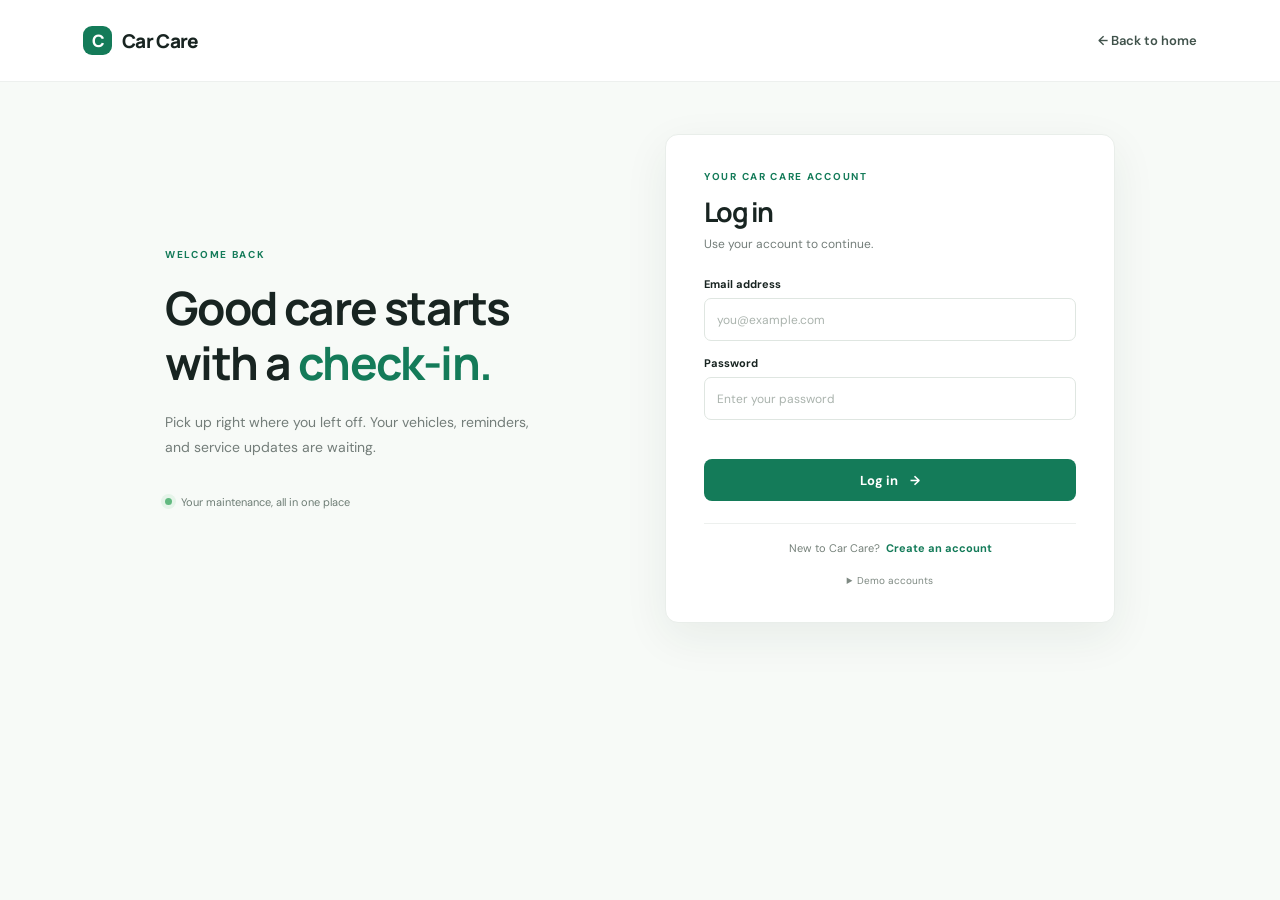
==== admin.html @ 1d0cb113 "first commit" ====
<!doctype html>
<html lang="en">
<head>
  <meta charset="utf-8"><meta name="viewport" content="width=device-width, initial-scale=1">
  <title>Admin | Car Care</title><link rel="stylesheet" href="css/styles.css">
</head>
<body class="portal-page" data-required-role="admin">
  <header class="portal-header"><a class="brand" href="index.html"><span class="brand-mark">C</span> Car Care</a><div class="portal-header-right"><span class="user-greeting" id="user-greeting"></span><span class="pill pill-lilac">ADMIN · SIMULATED MFA</span><button class="button button-quiet" data-logout>Log out</button></div></header>
  <div class="portal-layout"><aside class="sidebar"><div class="side-label">ADMIN SPACE</div><a class="side-link active" href="admin.html">⌂ <span>Overview</span></a><a class="side-link" href="#accounts">♙ <span>Accounts</span></a><a class="side-link" href="#catalog">▣ <span>Vehicle catalog</span></a><a class="side-link" href="#reports">⚑ <span>Owner reports</span></a><div class="sidebar-bottom"><span class="status-dot"></span> <span>Demo workspace</span></div></aside>
    <main class="portal-main"><div class="page-heading"><div><p class="eyebrow">PLATFORM ADMINISTRATION</p><h1>System overview<span class="heading-period">.</span></h1><p>Manage demo accounts, vehicle models, and owner feedback.</p></div><span class="pill pill-lilac">INDIVIDUAL ADMIN ACCOUNT</span></div><div class="summary-grid"><article class="summary-card"><span class="summary-label">ACCOUNTS</span><strong id="admin-account-count">—</strong><small>Demo users</small></article><article class="summary-card"><span class="summary-label">VEHICLE MODELS</span><strong id="admin-model-count">—</strong><small>Catalog entries</small></article><article class="summary-card"><span class="summary-label">OWNER REPORTS</span><strong id="admin-report-count">—</strong><small>Submitted feedback</small></article></div><section class="panel" id="accounts"><div class="panel-heading"><div><h2>Demo accounts</h2><p>Account controls are placeholders in this foundation step.</p></div><button class="button button-outline" data-toast="Account management will be available in a later prototype step.">＋ Add account</button></div><div class="table-wrap"><table><thead><tr><th>Name</th><th>Role</th><th>Email</th><th>Access</th></tr></thead><tbody id="admin-accounts"></tbody></table></div></section><section class="panel" id="catalog"><div class="panel-heading"><div><h2>Vehicle model catalog</h2><p>Catalog maintenance placeholder.</p></div><button class="button button-outline" data-toast="Catalog editing will be available in a later prototype step.">＋ Add model</button></div><div id="admin-models" class="model-chips"></div></section><section class="panel" id="reports"><div class="panel-heading"><div><h2>Owner reports</h2><p>Reports submitted by customers will appear here.</p></div></div><div class="empty-state">No new reports in the demo data.</div></section><div class="prototype-note">Admin two-step verification and account management are simulated for this prototype; this is not production authentication.</div></main>
  </div>
  <script src="js/data.js"></script><script src="js/ui.js"></script><script src="js/auth.js"></script><script src="js/admin.js"></script>
</body>
</html>
---- css/styles.css ----
@import url('https://fonts.googleapis.com/css2?family=DM+Sans:wght@400;500;600;700&family=Manrope:wght@400;500;600;700;800&display=swap');

:root{--ink:#182421;--muted:#737d79;--line:#e5eae7;--paper:#fff;--wash:#f5f8f6;--green:#147b59;--green-dark:#11684c;--lime:#d5f66d;--blue:#dceefa;--shadow:0 20px 60px rgba(27,50,40,.09);font-family:'DM Sans',Arial,sans-serif;color:var(--ink);background:var(--paper);font-synthesis:none;text-rendering:optimizeLegibility}
*{box-sizing:border-box}
body{margin:0;min-width:320px}
a{color:inherit;text-decoration:none}
button,input,select{font:inherit}
button,a,select{ -webkit-tap-highlight-color:transparent}
.site-header,.portal-header{height:82px;display:flex;align-items:center;justify-content:space-between;padding:0 max(6.5vw,28px);border-bottom:1px solid #edf0ee;background:rgba(255,255,255,.94)}
.brand{display:inline-flex;align-items:center;gap:10px;font:800 19px Manrope,sans-serif;letter-spacing:-.7px}
.brand-mark{height:29px;width:29px;display:inline-grid;place-items:center;border-radius:9px;background:var(--green);color:white;font:800 17px Manrope,sans-serif}
.header-actions,.portal-header-right{display:flex;align-items:center;gap:24px}
.text-link{font-size:13px;font-weight:600;color:#40524b}.text-link:hover,.auth-foot a:hover{color:var(--green);text-decoration:underline}
.button{border:1px solid transparent;border-radius:8px;min-height:42px;padding:0 17px;display:inline-flex;align-items:center;justify-content:center;gap:12px;font-size:13px;font-weight:700;cursor:pointer;transition:background .18s,border-color .18s,transform .18s}
.button:hover{transform:translateY(-1px)}
.button-primary{background:var(--green);color:white}.button-primary:hover{background:var(--green-dark)}
.button-quiet{background:white;border-color:var(--line);color:#34433d}.button-outline{background:transparent;border-color:#cfdbd4;color:#264138}.button-outline:hover,.button-quiet:hover{background:var(--wash)}
.button-large{min-height:51px;padding:0 21px;font-size:13px}.button-full{width:100%;margin-top:17px}
.hero{min-height:585px;padding:65px max(9.4vw,40px) 55px;display:grid;grid-template-columns:1fr 1fr;align-items:center;gap:48px;background:radial-gradient(ellipse at 85% 37%,#eff7ed 0,rgba(241,247,241,0) 43%),linear-gradient(125deg,#fff 45%,#f8fbf8)}
.hero-copy{max-width:570px}.eyebrow{font-size:10px;line-height:1.4;letter-spacing:1.7px;color:var(--green);font-weight:700;margin:0 0 18px}
h1,h2,h3,p{margin-top:0}
h1,h2{font-family:Manrope,Arial,sans-serif;letter-spacing:-1.6px}
.hero h1{font-size:clamp(39px,4.5vw,61px);line-height:1.14;margin:0 0 21px;font-weight:800}.hero h1 span,.auth-aside h1 span,.section-heading h2 span{color:var(--green)}
.hero-description{font-size:15px;line-height:1.8;color:var(--muted);max-width:480px;margin-bottom:29px}
.hero-actions{display:flex;align-items:center;gap:12px;flex-wrap:wrap}.hero-proof,.aside-caption{display:flex;align-items:center;gap:9px;margin-top:29px;color:#6e7d75;font-size:11px}
.status-dot{width:7px;height:7px;display:inline-block;background:#62b980;border-radius:50%;box-shadow:0 0 0 4px #e5f4e9}
.hero-visual{height:425px;display:grid;place-items:center;position:relative}.visual-orbit{position:absolute;border:1px solid #e1ebdf;border-radius:50%;width:390px;height:390px}.orbit-two{width:310px;height:310px;border-style:dashed;border-color:#e4eee1}
.vehicle-card{position:relative;z-index:1;width:min(350px,88%);padding:24px 23px 16px;background:white;border:1px solid #edf1ed;border-radius:15px;box-shadow:var(--shadow);transform:rotate(-2deg)}
.vehicle-card-top{display:flex;justify-content:space-between;align-items:center}.small-label,.summary-label{font-size:9px;letter-spacing:1.2px;color:#849089;font-weight:700}
.pill{display:inline-flex;align-items:center;border-radius:30px;padding:6px 9px;font-size:8px;letter-spacing:.7px;font-weight:700;white-space:nowrap}
.pill-green{background:#e8f7ed;color:#238154}.pill-neutral{background:#f1f4f2;color:#68756e}.pill-lilac{background:#f0edff;color:#6c59a6}
.car-illustration{height:136px;position:relative;margin:16px -2px 11px;background:linear-gradient(180deg,#f8faf8,#f1f6f2);border-radius:9px;overflow:hidden}
.car-illustration:before{content:"";position:absolute;width:198px;height:55px;background:#a8c9b4;left:50%;top:44px;transform:translateX(-50%);border-radius:49px 61px 16px 13px;box-shadow:inset 0 -6px #92b6a0}
.car-illustration:after{content:"";position:absolute;width:86px;height:34px;background:#d5e8da;left:50%;top:34px;transform:translateX(-34%);border-radius:36px 32px 2px 2px;clip-path:polygon(12% 0,83% 0,100% 100%,0 100%)}
.car-window{position:absolute;z-index:2;width:2px;height:30px;background:#9bbca4;left:50%;top:38px}.car-wheel{position:absolute;z-index:3;width:29px;height:29px;border-radius:50%;background:#35453f;border:6px solid #fff;top:87px}.wheel-left{left:calc(50% - 66px)}.wheel-right{left:calc(50% + 38px)}
.vehicle-name{font:700 14px Manrope,sans-serif}.vehicle-name span{float:right;color:#9ba59f;font:500 10px 'DM Sans',sans-serif;padding-top:3px}
.service-row{height:54px;display:flex;align-items:center;gap:11px;border-top:1px solid #eff2f0;margin-top:12px;padding-top:10px}.service-icon{width:28px;height:28px;border-radius:8px;background:#e9f6e8;color:#498653;display:grid;place-items:center;font-size:14px}.service-icon-blue{background:#eaf4fb;color:#5888a7}
.service-row strong,.service-row small,.floating-note strong,.floating-note small{display:block}.service-row strong{font-size:11px}.service-row small,.floating-note small{font-size:9px;color:#8c9690;margin-top:3px}.service-arrow{margin-left:auto;color:#87968c}
.floating-note{display:flex;gap:10px;align-items:center;position:absolute;right:0;bottom:39px;z-index:2;background:white;border-radius:10px;padding:12px 16px;box-shadow:0 9px 35px rgba(27,50,40,.11);transform:rotate(2deg)}.floating-note strong{font-size:10px}.note-icon{width:27px;height:27px;border-radius:50%;display:grid;place-items:center;background:#f0f8e4;color:#638b3b}
.section-wrap{max-width:1050px;margin:auto;padding:78px 30px 88px}.section-heading{text-align:center}.section-heading .eyebrow{margin-bottom:14px}.section-heading h2{font-size:34px;line-height:1.3;margin-bottom:41px}.benefit-grid{display:grid;grid-template-columns:repeat(3,1fr);gap:20px}.benefit-card{border:1px solid var(--line);border-radius:11px;padding:25px 25px 22px;background:#fff}.benefit-icon{height:38px;width:38px;display:grid;place-items:center;border-radius:11px;font-size:18px;margin-bottom:18px}.icon-lime{background:#f1f9d9;color:#668532}.icon-blue{background:#e9f4fa;color:#4d83a2}.icon-lilac{background:#f3effb;color:#7c69a6}.benefit-card h3{font:700 14px Manrope,sans-serif;margin-bottom:8px}.benefit-card p{font-size:12px;line-height:1.7;color:var(--muted);margin-bottom:0}
.site-footer{min-height:85px;padding:20px max(6.5vw,28px);border-top:1px solid #edf0ee;display:flex;align-items:center;justify-content:space-between;color:#849089;font-size:10px}.site-footer .brand{color:var(--ink);font-size:15px}.site-footer .brand-mark{height:24px;width:24px;font-size:14px;border-radius:7px}.simulated-note{color:#8b958f}
.auth-page{background:#f7faf7;min-height:100vh}.auth-page .site-header{background:white}.auth-layout{max-width:1010px;margin:52px auto 70px;padding:0 30px;display:grid;grid-template-columns:1fr 450px;gap:76px;align-items:center}
.auth-aside{padding:15px 0}.auth-aside h1{font-size:46px;line-height:1.2;margin-bottom:19px}.auth-aside>p:not(.eyebrow){max-width:390px;font-size:14px;line-height:1.8;color:var(--muted)}.aside-caption{margin-top:35px}
.auth-card{background:white;padding:35px 38px;border:1px solid #e9eeea;border-radius:13px;box-shadow:0 14px 45px rgba(29,57,42,.07)}.auth-card-heading .eyebrow{margin-bottom:9px}.auth-card h2{font-size:27px;margin:0 0 6px}.auth-card-heading>p:last-child{font-size:12px;color:var(--muted);margin-bottom:25px}
form label{display:block;font-size:11px;font-weight:700;margin:15px 0 7px}input,select{height:43px;width:100%;border:1px solid #dfe6e1;border-radius:7px;padding:0 12px;background:white;color:var(--ink);font-size:12px;outline:none}input:focus,select:focus{border-color:#64a587;box-shadow:0 0 0 3px #eaf5ef}input::placeholder{color:#aab3ad}.field-hint{font-size:10px;color:#89938d;font-weight:400;margin-left:5px}
.auth-foot{border-top:1px solid #edf0ee;margin-top:22px;padding-top:17px;text-align:center;font-size:11px;color:#758079}.auth-foot a{font-weight:700;color:var(--green);margin-left:3px}.demo-details{margin-top:19px;color:#7e8982;font-size:10px}.demo-details summary{cursor:pointer;text-align:center}.demo-details p{line-height:1.8;text-align:center;margin:10px 0 0}.privacy-note{font-size:9px;line-height:1.5;color:#929c96;text-align:center;margin:15px 0 0}.form-message{font-size:11px;color:#b63f38;min-height:12px;margin-top:10px}.form-message.success{color:var(--green)}
.hidden{display:none!important}
.portal-page{background:#f7f9f7;min-height:100vh}.portal-header{height:70px;padding:0 34px;background:white;position:sticky;top:0;z-index:10}.portal-header-right{gap:14px}.portal-header .button{min-height:36px}.user-greeting{font-size:11px;color:#67736c}
.portal-layout{display:flex;min-height:calc(100vh - 70px)}.sidebar{width:220px;flex:0 0 220px;padding:29px 17px 18px;background:white;border-right:1px solid #e9eeea;display:flex;flex-direction:column}.side-label{font-size:9px;letter-spacing:1.3px;color:#9aa49e;font-weight:700;padding:0 12px;margin-bottom:18px}.side-link{display:flex;align-items:center;gap:12px;padding:11px 12px;border-radius:7px;color:#718078;font-size:13px;margin:2px 0}.side-link span{font-size:11px;font-weight:600}.side-link:hover,.side-link.active{background:#edf6f0;color:var(--green)}.sidebar-bottom{margin-top:auto;border-top:1px solid #edf0ee;padding:16px 10px 0;display:flex;align-items:center;gap:9px;font-size:10px;color:#89948d}
.portal-main{max-width:1260px;width:100%;padding:40px 5.2vw 60px;margin:0 auto}.page-heading{display:flex;justify-content:space-between;align-items:center;margin-bottom:27px}.page-heading .eyebrow{margin-bottom:8px}.page-heading h1{font-size:30px;margin:0 0 5px}.heading-period{color:var(--green)}.page-heading p:not(.eyebrow){font-size:12px;color:#7f8983;margin-bottom:0}
.summary-grid{display:grid;grid-template-columns:repeat(3,1fr);gap:14px;margin-bottom:18px}.summary-card,.panel{background:white;border:1px solid #e7ece8;border-radius:9px}.summary-card{padding:17px 18px;min-height:104px}.summary-card .summary-label{display:block;margin-bottom:11px}.summary-card strong{font:700 20px Manrope,sans-serif;display:block;white-space:nowrap;overflow:hidden;text-overflow:ellipsis}.summary-card small{display:block;color:#87918b;font-size:10px;margin-top:5px}
.panel{margin-top:16px;overflow:hidden}.panel-heading{padding:18px 20px;display:flex;align-items:center;justify-content:space-between;gap:12px;border-bottom:1px solid #edf0ee}.panel-heading h2{font-size:15px;letter-spacing:-.3px;margin:0 0 4px}.panel-heading p{font-size:10px;color:#89938d;margin:0}.panel-heading .text-link{font-size:10px}
.table-wrap{overflow-x:auto}table{border-collapse:collapse;width:100%;text-align:left}th{background:#fbfcfb;color:#929c96;font-size:9px;letter-spacing:.65px;font-weight:700;padding:11px 20px}td{padding:13px 20px;border-top:1px solid #f0f2f0;font-size:11px;color:#45534c}td strong{font-weight:700;color:#293832}.table-status{display:inline-block;padding:5px 8px;border-radius:30px;background:#eff7e9;color:#628343;font-size:9px;font-weight:700}.table-status.due{background:#fff2e5;color:#b37b35}.table-status.expired{background:#fff0ef;color:#b75b51}
.history-list{padding:0 20px}.history-item{display:flex;align-items:center;gap:13px;padding:14px 0;border-bottom:1px solid #f0f2f0}.history-item:last-child{border-bottom:0}.history-icon{height:32px;width:32px;border-radius:8px;background:#edf6f0;display:grid;place-items:center;color:var(--green)}.history-copy{flex:1}.history-copy strong,.history-copy small{display:block}.history-copy strong{font-size:11px}.history-copy small{font-size:10px;color:#8b958f;margin-top:4px}.history-cost{font-size:11px;font-weight:700}
.inventory-grid{padding:16px 20px;display:grid;grid-template-columns:repeat(3,1fr);gap:12px}.inventory-item{border:1px solid #edf0ee;border-radius:7px;padding:13px}.inventory-item strong{display:block;font-size:11px}.inventory-item small{display:block;color:#859089;font-size:10px;margin-top:5px}.model-chips{padding:18px 20px;display:flex;gap:8px;flex-wrap:wrap}.model-chip{background:#f4f7f4;border:1px solid #e7ece8;color:#536158;border-radius:30px;padding:8px 11px;font-size:10px}
.empty-state{padding:27px 20px;color:#87918b;font-size:11px}.prototype-note{margin-top:18px;padding:12px 14px;border-radius:7px;background:#f0f5f1;color:#728078;font-size:10px;line-height:1.6}
.placeholder-page{max-width:760px;margin:100px auto;padding:20px 30px}.placeholder-page h1{font-size:36px}.placeholder-page p:not(.eyebrow){max-width:580px;color:var(--muted);font-size:14px;line-height:1.7;margin-bottom:24px}
.toast-region{position:fixed;right:22px;bottom:22px;z-index:100;display:flex;flex-direction:column;gap:8px}.toast{background:#23352d;color:white;padding:12px 16px;border-radius:8px;box-shadow:0 8px 28px #18242133;font-size:12px;max-width:320px;animation:toast-in .2s ease-out}.toast.error{background:#9c3e38}.toast.success{background:var(--green)}@keyframes toast-in{from{opacity:0;transform:translateY(8px)}to{opacity:1;transform:translateY(0)}}
@media(max-width:800px){.hero{grid-template-columns:1fr;padding-top:55px;gap:15px}.hero-copy{margin:auto}.hero-visual{height:390px}.floating-note{right:5%}.auth-layout{grid-template-columns:1fr;max-width:560px;gap:23px;margin-top:35px}.auth-aside{text-align:center}.auth-aside>p:not(.eyebrow){margin-left:auto;margin-right:auto}.aside-caption{justify-content:center;margin-top:18px}.sidebar{width:66px;flex-basis:66px;padding:22px 8px}.side-label{font-size:0;padding:0}.side-link{justify-content:center;padding:12px 8px}.side-link span,.sidebar-bottom>span:last-child{display:none}.sidebar-bottom{justify-content:center;padding-left:0;padding-right:0}.portal-main{padding:30px 22px 45px}.portal-header{padding:0 18px}}
@media(max-width:560px){.site-header{height:68px;padding:0 19px}.header-actions{gap:9px}.header-actions .text-link{display:none}.header-actions .button{padding:0 11px;min-height:37px;font-size:11px}.hero{padding:45px 22px 30px}.hero h1{font-size:40px}.hero-description{font-size:13px}.hero-visual{height:345px}.visual-orbit{width:315px;height:315px}.orbit-two{width:255px;height:255px}.vehicle-card{width:310px;padding:19px}.floating-note{right:-3px;bottom:10px}.section-wrap{padding:58px 20px}.section-heading h2{font-size:27px}.benefit-grid{grid-template-columns:1fr}.benefit-card{padding:19px}.site-footer{flex-wrap:wrap;gap:11px}.site-footer>span:nth-child(2){display:none}.auth-layout{padding:0 17px}.auth-aside h1{font-size:36px}.auth-aside>p:not(.eyebrow){font-size:12px}.auth-card{padding:27px 23px}.portal-header{height:62px}.portal-header .brand{font-size:16px}.portal-header-right{gap:7px}.user-greeting{display:none}.portal-header-right>.pill{font-size:7px}.portal-header-right .button{padding:0 10px;font-size:10px}.portal-layout{min-height:calc(100vh - 62px)}.sidebar{width:48px;flex-basis:48px;padding:20px 5px}.side-link{font-size:12px}.portal-main{padding:24px 13px 38px}.page-heading{align-items:flex-start;gap:10px}.page-heading h1{font-size:24px}.page-heading>button{font-size:10px;padding:0 9px;min-height:36px;white-space:nowrap}.page-heading p:not(.eyebrow){font-size:10px}.summary-grid{gap:7px}.summary-card{padding:12px 9px;min-height:90px}.summary-card .summary-label{font-size:7px;letter-spacing:.6px}.summary-card strong{font-size:14px}.summary-card small{font-size:8px}.panel-heading{padding:14px}.panel-heading h2{font-size:13px}.panel-heading p{font-size:9px}.panel-heading>.pill{font-size:7px;padding:5px 6px}th,td{padding:11px 12px;white-space:nowrap}.inventory-grid{grid-template-columns:1fr;padding:12px}.placeholder-page{margin:70px auto}}
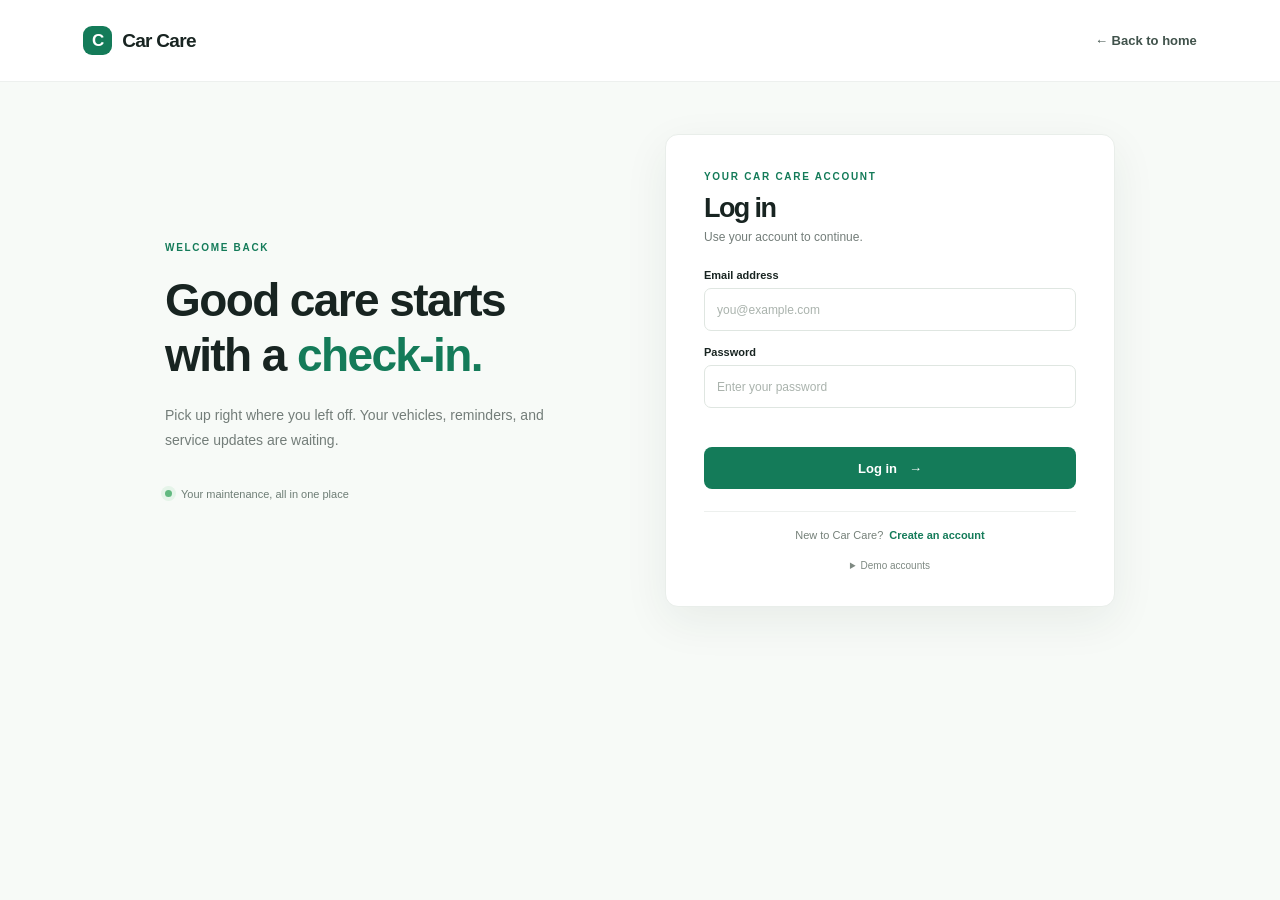
==== commit 86df1a79: "Prompt 2: js/data.js" ====
--- a/admin.html
+++ b/admin.html
@@ -7,7 +7,7 @@
 <body class="portal-page" data-required-role="admin">
   <header class="portal-header"><a class="brand" href="index.html"><span class="brand-mark">C</span> Car Care</a><div class="portal-header-right"><span class="user-greeting" id="user-greeting"></span><span class="pill pill-lilac">ADMIN · SIMULATED MFA</span><button class="button button-quiet" data-logout>Log out</button></div></header>
   <div class="portal-layout"><aside class="sidebar"><div class="side-label">ADMIN SPACE</div><a class="side-link active" href="admin.html">⌂ <span>Overview</span></a><a class="side-link" href="#accounts">♙ <span>Accounts</span></a><a class="side-link" href="#catalog">▣ <span>Vehicle catalog</span></a><a class="side-link" href="#reports">⚑ <span>Owner reports</span></a><div class="sidebar-bottom"><span class="status-dot"></span> <span>Demo workspace</span></div></aside>
-    <main class="portal-main"><div class="page-heading"><div><p class="eyebrow">PLATFORM ADMINISTRATION</p><h1>System overview<span class="heading-period">.</span></h1><p>Manage demo accounts, vehicle models, and owner feedback.</p></div><span class="pill pill-lilac">INDIVIDUAL ADMIN ACCOUNT</span></div><div class="summary-grid"><article class="summary-card"><span class="summary-label">ACCOUNTS</span><strong id="admin-account-count">—</strong><small>Demo users</small></article><article class="summary-card"><span class="summary-label">VEHICLE MODELS</span><strong id="admin-model-count">—</strong><small>Catalog entries</small></article><article class="summary-card"><span class="summary-label">OWNER REPORTS</span><strong id="admin-report-count">—</strong><small>Submitted feedback</small></article></div><section class="panel" id="accounts"><div class="panel-heading"><div><h2>Demo accounts</h2><p>Account controls are placeholders in this foundation step.</p></div><button class="button button-outline" data-toast="Account management will be available in a later prototype step.">＋ Add account</button></div><div class="table-wrap"><table><thead><tr><th>Name</th><th>Role</th><th>Email</th><th>Access</th></tr></thead><tbody id="admin-accounts"></tbody></table></div></section><section class="panel" id="catalog"><div class="panel-heading"><div><h2>Vehicle model catalog</h2><p>Catalog maintenance placeholder.</p></div><button class="button button-outline" data-toast="Catalog editing will be available in a later prototype step.">＋ Add model</button></div><div id="admin-models" class="model-chips"></div></section><section class="panel" id="reports"><div class="panel-heading"><div><h2>Owner reports</h2><p>Reports submitted by customers will appear here.</p></div></div><div class="empty-state">No new reports in the demo data.</div></section><div class="prototype-note">Admin two-step verification and account management are simulated for this prototype; this is not production authentication.</div></main>
+    <main class="portal-main"><div class="page-heading"><div><p class="eyebrow">PLATFORM ADMINISTRATION</p><h1>System overview<span class="heading-period">.</span></h1><p>Manage demo accounts, vehicle models, and owner feedback.</p></div><div class="admin-heading-actions"><span class="pill pill-lilac">INDIVIDUAL ADMIN ACCOUNT</span><button class="button button-outline" data-reset-demo>Reset demo data</button></div></div><div class="summary-grid"><article class="summary-card"><span class="summary-label">ACCOUNTS</span><strong id="admin-account-count">—</strong><small>Demo users</small></article><article class="summary-card"><span class="summary-label">VEHICLE MODELS</span><strong id="admin-model-count">—</strong><small>Catalog entries</small></article><article class="summary-card"><span class="summary-label">OWNER REPORTS</span><strong id="admin-report-count">—</strong><small>Submitted feedback</small></article></div><section class="panel" id="accounts"><div class="panel-heading"><div><h2>Demo accounts</h2><p>Account controls are placeholders in this foundation step.</p></div><button class="button button-outline" data-toast="Account management will be available in a later prototype step.">＋ Add account</button></div><div class="table-wrap"><table><thead><tr><th>Name</th><th>Role</th><th>Email</th><th>Access</th></tr></thead><tbody id="admin-accounts"></tbody></table></div></section><section class="panel" id="catalog"><div class="panel-heading"><div><h2>Vehicle model catalog</h2><p>Catalog maintenance placeholder.</p></div><button class="button button-outline" data-toast="Catalog editing will be available in a later prototype step.">＋ Add model</button></div><div id="admin-models" class="model-chips"></div></section><section class="panel" id="reports"><div class="panel-heading"><div><h2>Owner reports</h2><p>Reports submitted by customers will appear here.</p></div></div><div class="empty-state">No new reports in the demo data.</div></section><div class="prototype-note">Admin two-step verification and account management are simulated for this prototype; this is not production authentication.</div></main>
   </div>
   <script src="js/data.js"></script><script src="js/ui.js"></script><script src="js/auth.js"></script><script src="js/admin.js"></script>
 </body>
--- a/css/styles.css
+++ b/css/styles.css
@@ -1,14 +1,12 @@
-@import url('https://fonts.googleapis.com/css2?family=DM+Sans:wght@400;500;600;700&family=Manrope:wght@400;500;600;700;800&display=swap');
-
-:root{--ink:#182421;--muted:#737d79;--line:#e5eae7;--paper:#fff;--wash:#f5f8f6;--green:#147b59;--green-dark:#11684c;--lime:#d5f66d;--blue:#dceefa;--shadow:0 20px 60px rgba(27,50,40,.09);font-family:'DM Sans',Arial,sans-serif;color:var(--ink);background:var(--paper);font-synthesis:none;text-rendering:optimizeLegibility}
+:root{--ink:#182421;--muted:#737d79;--line:#e5eae7;--paper:#fff;--wash:#f5f8f6;--green:#147b59;--green-dark:#11684c;--lime:#d5f66d;--blue:#dceefa;--shadow:0 20px 60px rgba(27,50,40,.09);font-family:Arial,sans-serif;color:var(--ink);background:var(--paper);font-synthesis:none;text-rendering:optimizeLegibility}
 *{box-sizing:border-box}
 body{margin:0;min-width:320px}
 a{color:inherit;text-decoration:none}
 button,input,select{font:inherit}
 button,a,select{ -webkit-tap-highlight-color:transparent}
 .site-header,.portal-header{height:82px;display:flex;align-items:center;justify-content:space-between;padding:0 max(6.5vw,28px);border-bottom:1px solid #edf0ee;background:rgba(255,255,255,.94)}
-.brand{display:inline-flex;align-items:center;gap:10px;font:800 19px Manrope,sans-serif;letter-spacing:-.7px}
-.brand-mark{height:29px;width:29px;display:inline-grid;place-items:center;border-radius:9px;background:var(--green);color:white;font:800 17px Manrope,sans-serif}
+.brand{display:inline-flex;align-items:center;gap:10px;font:800 19px Arial,sans-serif;letter-spacing:-.7px}
+.brand-mark{height:29px;width:29px;display:inline-grid;place-items:center;border-radius:9px;background:var(--green);color:white;font:800 17px Arial,sans-serif}
 .header-actions,.portal-header-right{display:flex;align-items:center;gap:24px}
 .text-link{font-size:13px;font-weight:600;color:#40524b}.text-link:hover,.auth-foot a:hover{color:var(--green);text-decoration:underline}
 .button{border:1px solid transparent;border-radius:8px;min-height:42px;padding:0 17px;display:inline-flex;align-items:center;justify-content:center;gap:12px;font-size:13px;font-weight:700;cursor:pointer;transition:background .18s,border-color .18s,transform .18s}
@@ -19,7 +17,7 @@
 .hero{min-height:585px;padding:65px max(9.4vw,40px) 55px;display:grid;grid-template-columns:1fr 1fr;align-items:center;gap:48px;background:radial-gradient(ellipse at 85% 37%,#eff7ed 0,rgba(241,247,241,0) 43%),linear-gradient(125deg,#fff 45%,#f8fbf8)}
 .hero-copy{max-width:570px}.eyebrow{font-size:10px;line-height:1.4;letter-spacing:1.7px;color:var(--green);font-weight:700;margin:0 0 18px}
 h1,h2,h3,p{margin-top:0}
-h1,h2{font-family:Manrope,Arial,sans-serif;letter-spacing:-1.6px}
+h1,h2{font-family:Arial,sans-serif;letter-spacing:-1.6px}
 .hero h1{font-size:clamp(39px,4.5vw,61px);line-height:1.14;margin:0 0 21px;font-weight:800}.hero h1 span,.auth-aside h1 span,.section-heading h2 span{color:var(--green)}
 .hero-description{font-size:15px;line-height:1.8;color:var(--muted);max-width:480px;margin-bottom:29px}
 .hero-actions{display:flex;align-items:center;gap:12px;flex-wrap:wrap}.hero-proof,.aside-caption{display:flex;align-items:center;gap:9px;margin-top:29px;color:#6e7d75;font-size:11px}
@@ -33,11 +31,11 @@
 .car-illustration:before{content:"";position:absolute;width:198px;height:55px;background:#a8c9b4;left:50%;top:44px;transform:translateX(-50%);border-radius:49px 61px 16px 13px;box-shadow:inset 0 -6px #92b6a0}
 .car-illustration:after{content:"";position:absolute;width:86px;height:34px;background:#d5e8da;left:50%;top:34px;transform:translateX(-34%);border-radius:36px 32px 2px 2px;clip-path:polygon(12% 0,83% 0,100% 100%,0 100%)}
 .car-window{position:absolute;z-index:2;width:2px;height:30px;background:#9bbca4;left:50%;top:38px}.car-wheel{position:absolute;z-index:3;width:29px;height:29px;border-radius:50%;background:#35453f;border:6px solid #fff;top:87px}.wheel-left{left:calc(50% - 66px)}.wheel-right{left:calc(50% + 38px)}
-.vehicle-name{font:700 14px Manrope,sans-serif}.vehicle-name span{float:right;color:#9ba59f;font:500 10px 'DM Sans',sans-serif;padding-top:3px}
+.vehicle-name{font:700 14px Arial,sans-serif}.vehicle-name span{float:right;color:#9ba59f;font:500 10px Arial,sans-serif;padding-top:3px}
 .service-row{height:54px;display:flex;align-items:center;gap:11px;border-top:1px solid #eff2f0;margin-top:12px;padding-top:10px}.service-icon{width:28px;height:28px;border-radius:8px;background:#e9f6e8;color:#498653;display:grid;place-items:center;font-size:14px}.service-icon-blue{background:#eaf4fb;color:#5888a7}
 .service-row strong,.service-row small,.floating-note strong,.floating-note small{display:block}.service-row strong{font-size:11px}.service-row small,.floating-note small{font-size:9px;color:#8c9690;margin-top:3px}.service-arrow{margin-left:auto;color:#87968c}
 .floating-note{display:flex;gap:10px;align-items:center;position:absolute;right:0;bottom:39px;z-index:2;background:white;border-radius:10px;padding:12px 16px;box-shadow:0 9px 35px rgba(27,50,40,.11);transform:rotate(2deg)}.floating-note strong{font-size:10px}.note-icon{width:27px;height:27px;border-radius:50%;display:grid;place-items:center;background:#f0f8e4;color:#638b3b}
-.section-wrap{max-width:1050px;margin:auto;padding:78px 30px 88px}.section-heading{text-align:center}.section-heading .eyebrow{margin-bottom:14px}.section-heading h2{font-size:34px;line-height:1.3;margin-bottom:41px}.benefit-grid{display:grid;grid-template-columns:repeat(3,1fr);gap:20px}.benefit-card{border:1px solid var(--line);border-radius:11px;padding:25px 25px 22px;background:#fff}.benefit-icon{height:38px;width:38px;display:grid;place-items:center;border-radius:11px;font-size:18px;margin-bottom:18px}.icon-lime{background:#f1f9d9;color:#668532}.icon-blue{background:#e9f4fa;color:#4d83a2}.icon-lilac{background:#f3effb;color:#7c69a6}.benefit-card h3{font:700 14px Manrope,sans-serif;margin-bottom:8px}.benefit-card p{font-size:12px;line-height:1.7;color:var(--muted);margin-bottom:0}
+.section-wrap{max-width:1050px;margin:auto;padding:78px 30px 88px}.section-heading{text-align:center}.section-heading .eyebrow{margin-bottom:14px}.section-heading h2{font-size:34px;line-height:1.3;margin-bottom:41px}.benefit-grid{display:grid;grid-template-columns:repeat(3,1fr);gap:20px}.benefit-card{border:1px solid var(--line);border-radius:11px;padding:25px 25px 22px;background:#fff}.benefit-icon{height:38px;width:38px;display:grid;place-items:center;border-radius:11px;font-size:18px;margin-bottom:18px}.icon-lime{background:#f1f9d9;color:#668532}.icon-blue{background:#e9f4fa;color:#4d83a2}.icon-lilac{background:#f3effb;color:#7c69a6}.benefit-card h3{font:700 14px Arial,sans-serif;margin-bottom:8px}.benefit-card p{font-size:12px;line-height:1.7;color:var(--muted);margin-bottom:0}
 .site-footer{min-height:85px;padding:20px max(6.5vw,28px);border-top:1px solid #edf0ee;display:flex;align-items:center;justify-content:space-between;color:#849089;font-size:10px}.site-footer .brand{color:var(--ink);font-size:15px}.site-footer .brand-mark{height:24px;width:24px;font-size:14px;border-radius:7px}.simulated-note{color:#8b958f}
 .auth-page{background:#f7faf7;min-height:100vh}.auth-page .site-header{background:white}.auth-layout{max-width:1010px;margin:52px auto 70px;padding:0 30px;display:grid;grid-template-columns:1fr 450px;gap:76px;align-items:center}
 .auth-aside{padding:15px 0}.auth-aside h1{font-size:46px;line-height:1.2;margin-bottom:19px}.auth-aside>p:not(.eyebrow){max-width:390px;font-size:14px;line-height:1.8;color:var(--muted)}.aside-caption{margin-top:35px}
@@ -48,11 +46,12 @@
 .portal-page{background:#f7f9f7;min-height:100vh}.portal-header{height:70px;padding:0 34px;background:white;position:sticky;top:0;z-index:10}.portal-header-right{gap:14px}.portal-header .button{min-height:36px}.user-greeting{font-size:11px;color:#67736c}
 .portal-layout{display:flex;min-height:calc(100vh - 70px)}.sidebar{width:220px;flex:0 0 220px;padding:29px 17px 18px;background:white;border-right:1px solid #e9eeea;display:flex;flex-direction:column}.side-label{font-size:9px;letter-spacing:1.3px;color:#9aa49e;font-weight:700;padding:0 12px;margin-bottom:18px}.side-link{display:flex;align-items:center;gap:12px;padding:11px 12px;border-radius:7px;color:#718078;font-size:13px;margin:2px 0}.side-link span{font-size:11px;font-weight:600}.side-link:hover,.side-link.active{background:#edf6f0;color:var(--green)}.sidebar-bottom{margin-top:auto;border-top:1px solid #edf0ee;padding:16px 10px 0;display:flex;align-items:center;gap:9px;font-size:10px;color:#89948d}
 .portal-main{max-width:1260px;width:100%;padding:40px 5.2vw 60px;margin:0 auto}.page-heading{display:flex;justify-content:space-between;align-items:center;margin-bottom:27px}.page-heading .eyebrow{margin-bottom:8px}.page-heading h1{font-size:30px;margin:0 0 5px}.heading-period{color:var(--green)}.page-heading p:not(.eyebrow){font-size:12px;color:#7f8983;margin-bottom:0}
-.summary-grid{display:grid;grid-template-columns:repeat(3,1fr);gap:14px;margin-bottom:18px}.summary-card,.panel{background:white;border:1px solid #e7ece8;border-radius:9px}.summary-card{padding:17px 18px;min-height:104px}.summary-card .summary-label{display:block;margin-bottom:11px}.summary-card strong{font:700 20px Manrope,sans-serif;display:block;white-space:nowrap;overflow:hidden;text-overflow:ellipsis}.summary-card small{display:block;color:#87918b;font-size:10px;margin-top:5px}
+.summary-grid{display:grid;grid-template-columns:repeat(3,1fr);gap:14px;margin-bottom:18px}.summary-card,.panel{background:white;border:1px solid #e7ece8;border-radius:9px}.summary-card{padding:17px 18px;min-height:104px}.summary-card .summary-label{display:block;margin-bottom:11px}.summary-card strong{font:700 20px Arial,sans-serif;display:block;white-space:nowrap;overflow:hidden;text-overflow:ellipsis}.summary-card small{display:block;color:#87918b;font-size:10px;margin-top:5px}
 .panel{margin-top:16px;overflow:hidden}.panel-heading{padding:18px 20px;display:flex;align-items:center;justify-content:space-between;gap:12px;border-bottom:1px solid #edf0ee}.panel-heading h2{font-size:15px;letter-spacing:-.3px;margin:0 0 4px}.panel-heading p{font-size:10px;color:#89938d;margin:0}.panel-heading .text-link{font-size:10px}
 .table-wrap{overflow-x:auto}table{border-collapse:collapse;width:100%;text-align:left}th{background:#fbfcfb;color:#929c96;font-size:9px;letter-spacing:.65px;font-weight:700;padding:11px 20px}td{padding:13px 20px;border-top:1px solid #f0f2f0;font-size:11px;color:#45534c}td strong{font-weight:700;color:#293832}.table-status{display:inline-block;padding:5px 8px;border-radius:30px;background:#eff7e9;color:#628343;font-size:9px;font-weight:700}.table-status.due{background:#fff2e5;color:#b37b35}.table-status.expired{background:#fff0ef;color:#b75b51}
 .history-list{padding:0 20px}.history-item{display:flex;align-items:center;gap:13px;padding:14px 0;border-bottom:1px solid #f0f2f0}.history-item:last-child{border-bottom:0}.history-icon{height:32px;width:32px;border-radius:8px;background:#edf6f0;display:grid;place-items:center;color:var(--green)}.history-copy{flex:1}.history-copy strong,.history-copy small{display:block}.history-copy strong{font-size:11px}.history-copy small{font-size:10px;color:#8b958f;margin-top:4px}.history-cost{font-size:11px;font-weight:700}
 .inventory-grid{padding:16px 20px;display:grid;grid-template-columns:repeat(3,1fr);gap:12px}.inventory-item{border:1px solid #edf0ee;border-radius:7px;padding:13px}.inventory-item strong{display:block;font-size:11px}.inventory-item small{display:block;color:#859089;font-size:10px;margin-top:5px}.model-chips{padding:18px 20px;display:flex;gap:8px;flex-wrap:wrap}.model-chip{background:#f4f7f4;border:1px solid #e7ece8;color:#536158;border-radius:30px;padding:8px 11px;font-size:10px}
+.table-subtext{display:block;color:#89938d;font-size:9px;margin-top:4px}.admin-heading-actions{display:flex;align-items:center;gap:9px}
 .empty-state{padding:27px 20px;color:#87918b;font-size:11px}.prototype-note{margin-top:18px;padding:12px 14px;border-radius:7px;background:#f0f5f1;color:#728078;font-size:10px;line-height:1.6}
 .placeholder-page{max-width:760px;margin:100px auto;padding:20px 30px}.placeholder-page h1{font-size:36px}.placeholder-page p:not(.eyebrow){max-width:580px;color:var(--muted);font-size:14px;line-height:1.7;margin-bottom:24px}
 .toast-region{position:fixed;right:22px;bottom:22px;z-index:100;display:flex;flex-direction:column;gap:8px}.toast{background:#23352d;color:white;padding:12px 16px;border-radius:8px;box-shadow:0 8px 28px #18242133;font-size:12px;max-width:320px;animation:toast-in .2s ease-out}.toast.error{background:#9c3e38}.toast.success{background:var(--green)}@keyframes toast-in{from{opacity:0;transform:translateY(8px)}to{opacity:1;transform:translateY(0)}}
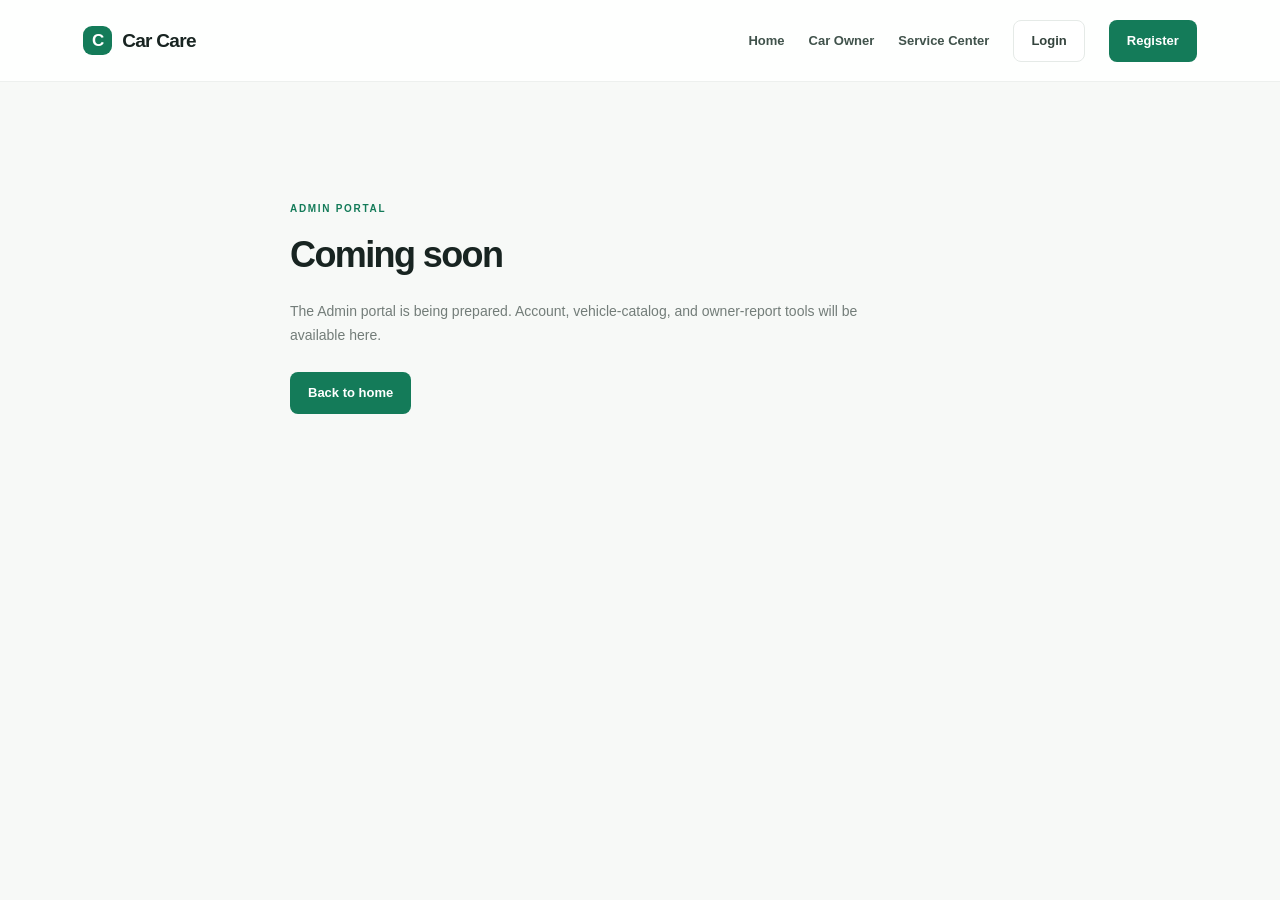
==== commit 46ef2f07: "Prompt 4: CSS and Demo Account" ====
--- a/admin.html
+++ b/admin.html
@@ -1,14 +1,27 @@
 <!doctype html>
 <html lang="en">
 <head>
-  <meta charset="utf-8"><meta name="viewport" content="width=device-width, initial-scale=1">
-  <title>Admin | Car Care</title><link rel="stylesheet" href="css/styles.css">
+  <meta charset="utf-8">
+  <meta name="viewport" content="width=device-width, initial-scale=1">
+  <title>Admin | Car Care</title>
+  <link rel="stylesheet" href="css/styles.css">
 </head>
-<body class="portal-page" data-required-role="admin">
-  <header class="portal-header"><a class="brand" href="index.html"><span class="brand-mark">C</span> Car Care</a><div class="portal-header-right"><span class="user-greeting" id="user-greeting"></span><span class="pill pill-lilac">ADMIN · SIMULATED MFA</span><button class="button button-quiet" data-logout>Log out</button></div></header>
-  <div class="portal-layout"><aside class="sidebar"><div class="side-label">ADMIN SPACE</div><a class="side-link active" href="admin.html">⌂ <span>Overview</span></a><a class="side-link" href="#accounts">♙ <span>Accounts</span></a><a class="side-link" href="#catalog">▣ <span>Vehicle catalog</span></a><a class="side-link" href="#reports">⚑ <span>Owner reports</span></a><div class="sidebar-bottom"><span class="status-dot"></span> <span>Demo workspace</span></div></aside>
-    <main class="portal-main"><div class="page-heading"><div><p class="eyebrow">PLATFORM ADMINISTRATION</p><h1>System overview<span class="heading-period">.</span></h1><p>Manage demo accounts, vehicle models, and owner feedback.</p></div><div class="admin-heading-actions"><span class="pill pill-lilac">INDIVIDUAL ADMIN ACCOUNT</span><button class="button button-outline" data-reset-demo>Reset demo data</button></div></div><div class="summary-grid"><article class="summary-card"><span class="summary-label">ACCOUNTS</span><strong id="admin-account-count">—</strong><small>Demo users</small></article><article class="summary-card"><span class="summary-label">VEHICLE MODELS</span><strong id="admin-model-count">—</strong><small>Catalog entries</small></article><article class="summary-card"><span class="summary-label">OWNER REPORTS</span><strong id="admin-report-count">—</strong><small>Submitted feedback</small></article></div><section class="panel" id="accounts"><div class="panel-heading"><div><h2>Demo accounts</h2><p>Account controls are placeholders in this foundation step.</p></div><button class="button button-outline" data-toast="Account management will be available in a later prototype step.">＋ Add account</button></div><div class="table-wrap"><table><thead><tr><th>Name</th><th>Role</th><th>Email</th><th>Access</th></tr></thead><tbody id="admin-accounts"></tbody></table></div></section><section class="panel" id="catalog"><div class="panel-heading"><div><h2>Vehicle model catalog</h2><p>Catalog maintenance placeholder.</p></div><button class="button button-outline" data-toast="Catalog editing will be available in a later prototype step.">＋ Add model</button></div><div id="admin-models" class="model-chips"></div></section><section class="panel" id="reports"><div class="panel-heading"><div><h2>Owner reports</h2><p>Reports submitted by customers will appear here.</p></div></div><div class="empty-state">No new reports in the demo data.</div></section><div class="prototype-note">Admin two-step verification and account management are simulated for this prototype; this is not production authentication.</div></main>
-  </div>
-  <script src="js/data.js"></script><script src="js/ui.js"></script><script src="js/auth.js"></script><script src="js/admin.js"></script>
+<body class="portal-page">
+  <header class="site-header">
+    <a class="brand" href="index.html"><span class="brand-mark">C</span> Car Care</a>
+    <nav class="header-actions" aria-label="Main navigation">
+      <a class="text-link" href="index.html">Home</a>
+      <a class="text-link" href="owner.html">Car Owner</a>
+      <a class="text-link" href="center.html">Service Center</a>
+      <a class="button button-quiet" href="login.html">Login</a>
+      <a class="button button-primary" href="register.html">Register</a>
+    </nav>
+  </header>
+  <main class="placeholder-page">
+    <p class="eyebrow">ADMIN PORTAL</p>
+    <h1>Coming soon</h1>
+    <p>The Admin portal is being prepared. Account, vehicle-catalog, and owner-report tools will be available here.</p>
+    <a class="button button-primary" href="index.html">Back to home</a>
+  </main>
 </body>
 </html>
--- a/css/styles.css
+++ b/css/styles.css
@@ -48,12 +48,13 @@
 .portal-main{max-width:1260px;width:100%;padding:40px 5.2vw 60px;margin:0 auto}.page-heading{display:flex;justify-content:space-between;align-items:center;margin-bottom:27px}.page-heading .eyebrow{margin-bottom:8px}.page-heading h1{font-size:30px;margin:0 0 5px}.heading-period{color:var(--green)}.page-heading p:not(.eyebrow){font-size:12px;color:#7f8983;margin-bottom:0}
 .summary-grid{display:grid;grid-template-columns:repeat(3,1fr);gap:14px;margin-bottom:18px}.summary-card,.panel{background:white;border:1px solid #e7ece8;border-radius:9px}.summary-card{padding:17px 18px;min-height:104px}.summary-card .summary-label{display:block;margin-bottom:11px}.summary-card strong{font:700 20px Arial,sans-serif;display:block;white-space:nowrap;overflow:hidden;text-overflow:ellipsis}.summary-card small{display:block;color:#87918b;font-size:10px;margin-top:5px}
 .panel{margin-top:16px;overflow:hidden}.panel-heading{padding:18px 20px;display:flex;align-items:center;justify-content:space-between;gap:12px;border-bottom:1px solid #edf0ee}.panel-heading h2{font-size:15px;letter-spacing:-.3px;margin:0 0 4px}.panel-heading p{font-size:10px;color:#89938d;margin:0}.panel-heading .text-link{font-size:10px}
-.table-wrap{overflow-x:auto}table{border-collapse:collapse;width:100%;text-align:left}th{background:#fbfcfb;color:#929c96;font-size:9px;letter-spacing:.65px;font-weight:700;padding:11px 20px}td{padding:13px 20px;border-top:1px solid #f0f2f0;font-size:11px;color:#45534c}td strong{font-weight:700;color:#293832}.table-status{display:inline-block;padding:5px 8px;border-radius:30px;background:#eff7e9;color:#628343;font-size:9px;font-weight:700}.table-status.due{background:#fff2e5;color:#b37b35}.table-status.expired{background:#fff0ef;color:#b75b51}
+.table-wrap{overflow-x:auto}table{border-collapse:collapse;width:100%;text-align:left}th{background:#fbfcfb;color:#929c96;font-size:9px;letter-spacing:.65px;font-weight:700;padding:11px 20px}td{padding:13px 20px;border-top:1px solid #f0f2f0;font-size:11px;color:#45534c}td strong{font-weight:700;color:#293832}.table-status{display:inline-block;padding:5px 8px;border-radius:30px;background:#eff7e9;color:#267447;font-size:9px;font-weight:700}.table-status.ok{background:#eff7e9;color:#267447}.table-status.due{background:#fff2e5;color:#a86716}.table-status.expired{background:#fff0ef;color:#b33e35}
 .history-list{padding:0 20px}.history-item{display:flex;align-items:center;gap:13px;padding:14px 0;border-bottom:1px solid #f0f2f0}.history-item:last-child{border-bottom:0}.history-icon{height:32px;width:32px;border-radius:8px;background:#edf6f0;display:grid;place-items:center;color:var(--green)}.history-copy{flex:1}.history-copy strong,.history-copy small{display:block}.history-copy strong{font-size:11px}.history-copy small{font-size:10px;color:#8b958f;margin-top:4px}.history-cost{font-size:11px;font-weight:700}
 .inventory-grid{padding:16px 20px;display:grid;grid-template-columns:repeat(3,1fr);gap:12px}.inventory-item{border:1px solid #edf0ee;border-radius:7px;padding:13px}.inventory-item strong{display:block;font-size:11px}.inventory-item small{display:block;color:#859089;font-size:10px;margin-top:5px}.model-chips{padding:18px 20px;display:flex;gap:8px;flex-wrap:wrap}.model-chip{background:#f4f7f4;border:1px solid #e7ece8;color:#536158;border-radius:30px;padding:8px 11px;font-size:10px}
 .table-subtext{display:block;color:#89938d;font-size:9px;margin-top:4px}.admin-heading-actions{display:flex;align-items:center;gap:9px}
 .empty-state{padding:27px 20px;color:#87918b;font-size:11px}.prototype-note{margin-top:18px;padding:12px 14px;border-radius:7px;background:#f0f5f1;color:#728078;font-size:10px;line-height:1.6}
 .placeholder-page{max-width:760px;margin:100px auto;padding:20px 30px}.placeholder-page h1{font-size:36px}.placeholder-page p:not(.eyebrow){max-width:580px;color:var(--muted);font-size:14px;line-height:1.7;margin-bottom:24px}
+.demo-accounts{margin-top:22px;padding:16px;border:1px solid #e8eee9;border-radius:9px;background:#f8faf8}.demo-accounts h3{font:700 13px Arial,sans-serif;margin:0 0 10px}.demo-accounts ul{list-style:none;padding:0;margin:0}.demo-accounts li{display:grid;grid-template-columns:78px minmax(0,1fr) 65px;align-items:center;gap:7px;padding:7px 0;border-top:1px solid #e9eeea;font-size:10px}.demo-accounts li span{color:#707d75;font-weight:700}.demo-accounts code{font:10px Consolas,monospace;color:#34473d;overflow-wrap:anywhere}.demo-accounts>p{font-size:10px;color:#707d75;margin:10px 0 0}.demo-accounts>p code{font-weight:700;color:#34473d}
 .toast-region{position:fixed;right:22px;bottom:22px;z-index:100;display:flex;flex-direction:column;gap:8px}.toast{background:#23352d;color:white;padding:12px 16px;border-radius:8px;box-shadow:0 8px 28px #18242133;font-size:12px;max-width:320px;animation:toast-in .2s ease-out}.toast.error{background:#9c3e38}.toast.success{background:var(--green)}@keyframes toast-in{from{opacity:0;transform:translateY(8px)}to{opacity:1;transform:translateY(0)}}
 @media(max-width:800px){.hero{grid-template-columns:1fr;padding-top:55px;gap:15px}.hero-copy{margin:auto}.hero-visual{height:390px}.floating-note{right:5%}.auth-layout{grid-template-columns:1fr;max-width:560px;gap:23px;margin-top:35px}.auth-aside{text-align:center}.auth-aside>p:not(.eyebrow){margin-left:auto;margin-right:auto}.aside-caption{justify-content:center;margin-top:18px}.sidebar{width:66px;flex-basis:66px;padding:22px 8px}.side-label{font-size:0;padding:0}.side-link{justify-content:center;padding:12px 8px}.side-link span,.sidebar-bottom>span:last-child{display:none}.sidebar-bottom{justify-content:center;padding-left:0;padding-right:0}.portal-main{padding:30px 22px 45px}.portal-header{padding:0 18px}}
 @media(max-width:560px){.site-header{height:68px;padding:0 19px}.header-actions{gap:9px}.header-actions .text-link{display:none}.header-actions .button{padding:0 11px;min-height:37px;font-size:11px}.hero{padding:45px 22px 30px}.hero h1{font-size:40px}.hero-description{font-size:13px}.hero-visual{height:345px}.visual-orbit{width:315px;height:315px}.orbit-two{width:255px;height:255px}.vehicle-card{width:310px;padding:19px}.floating-note{right:-3px;bottom:10px}.section-wrap{padding:58px 20px}.section-heading h2{font-size:27px}.benefit-grid{grid-template-columns:1fr}.benefit-card{padding:19px}.site-footer{flex-wrap:wrap;gap:11px}.site-footer>span:nth-child(2){display:none}.auth-layout{padding:0 17px}.auth-aside h1{font-size:36px}.auth-aside>p:not(.eyebrow){font-size:12px}.auth-card{padding:27px 23px}.portal-header{height:62px}.portal-header .brand{font-size:16px}.portal-header-right{gap:7px}.user-greeting{display:none}.portal-header-right>.pill{font-size:7px}.portal-header-right .button{padding:0 10px;font-size:10px}.portal-layout{min-height:calc(100vh - 62px)}.sidebar{width:48px;flex-basis:48px;padding:20px 5px}.side-link{font-size:12px}.portal-main{padding:24px 13px 38px}.page-heading{align-items:flex-start;gap:10px}.page-heading h1{font-size:24px}.page-heading>button{font-size:10px;padding:0 9px;min-height:36px;white-space:nowrap}.page-heading p:not(.eyebrow){font-size:10px}.summary-grid{gap:7px}.summary-card{padding:12px 9px;min-height:90px}.summary-card .summary-label{font-size:7px;letter-spacing:.6px}.summary-card strong{font-size:14px}.summary-card small{font-size:8px}.panel-heading{padding:14px}.panel-heading h2{font-size:13px}.panel-heading p{font-size:9px}.panel-heading>.pill{font-size:7px;padding:5px 6px}th,td{padding:11px 12px;white-space:nowrap}.inventory-grid{grid-template-columns:1fr;padding:12px}.placeholder-page{margin:70px auto}}
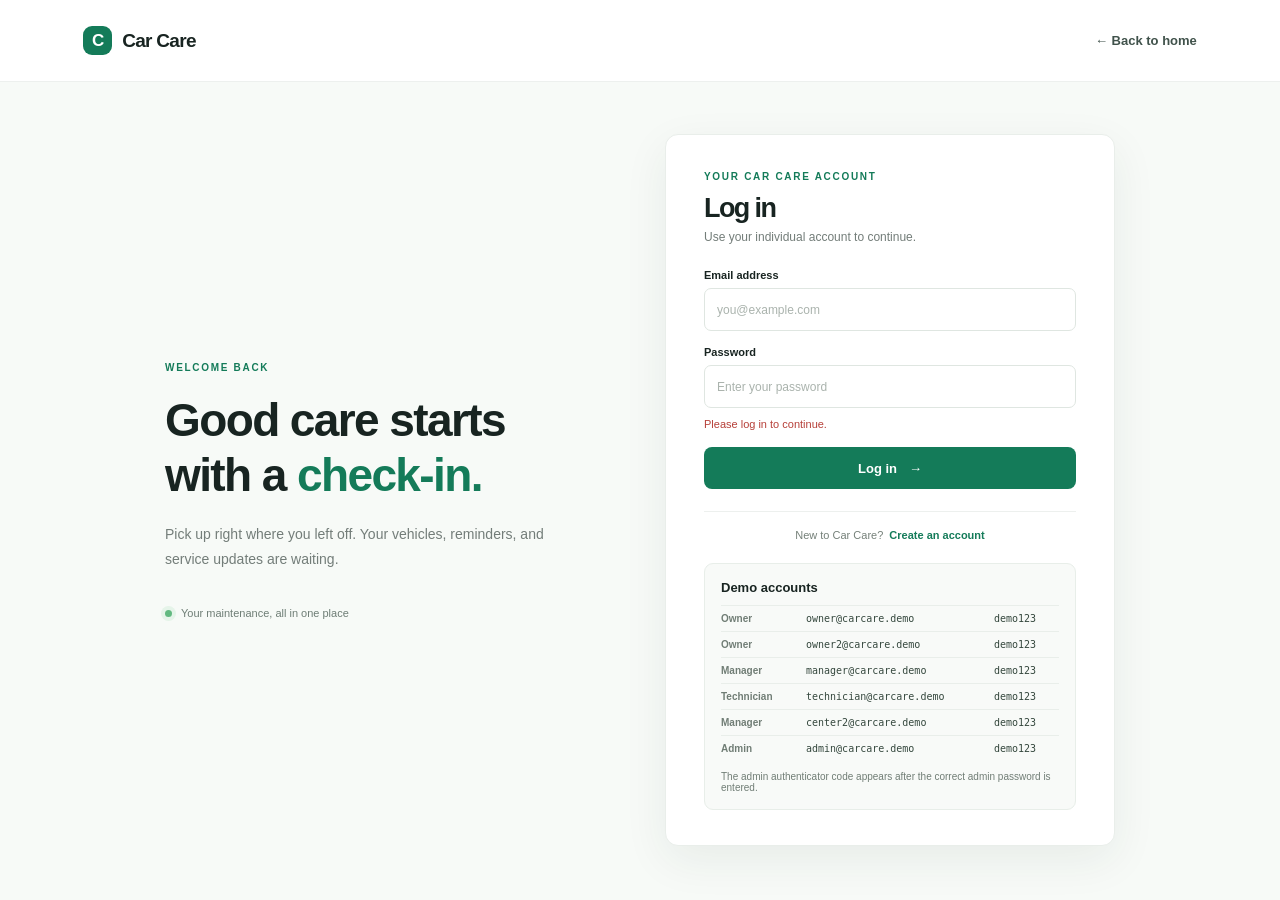
==== commit fd250798: "Prompt 5: Registration, login, roles, and admin 2-step authentication" ====
--- a/admin.html
+++ b/admin.html
@@ -6,13 +6,15 @@
   <title>Admin | Car Care</title>
   <link rel="stylesheet" href="css/styles.css">
 </head>
-<body class="portal-page">
+<body class="portal-page" data-required-role="admin">
   <header class="site-header">
     <a class="brand" href="index.html"><span class="brand-mark">C</span> Car Care</a>
     <nav class="header-actions" aria-label="Main navigation">
       <a class="text-link" href="index.html">Home</a>
       <a class="text-link" href="owner.html">Car Owner</a>
       <a class="text-link" href="center.html">Service Center</a>
+      <span class="user-greeting" id="user-greeting"></span>
+      <button class="button button-quiet" type="button" data-logout>Logout</button>
       <a class="button button-quiet" href="login.html">Login</a>
       <a class="button button-primary" href="register.html">Register</a>
     </nav>
@@ -23,5 +25,8 @@
     <p>The Admin portal is being prepared. Account, vehicle-catalog, and owner-report tools will be available here.</p>
     <a class="button button-primary" href="index.html">Back to home</a>
   </main>
+  <script src="js/data.js"></script>
+  <script src="js/ui.js"></script>
+  <script src="js/auth.js"></script>
 </body>
 </html>
--- a/css/styles.css
+++ b/css/styles.css
@@ -1,6 +1,6 @@
 :root{--ink:#182421;--muted:#737d79;--line:#e5eae7;--paper:#fff;--wash:#f5f8f6;--green:#147b59;--green-dark:#11684c;--lime:#d5f66d;--blue:#dceefa;--shadow:0 20px 60px rgba(27,50,40,.09);font-family:Arial,sans-serif;color:var(--ink);background:var(--paper);font-synthesis:none;text-rendering:optimizeLegibility}
 *{box-sizing:border-box}
-body{margin:0;min-width:320px}
+body{margin:0;min-width:0}
 a{color:inherit;text-decoration:none}
 button,input,select{font:inherit}
 button,a,select{ -webkit-tap-highlight-color:transparent}
@@ -55,6 +55,7 @@
 .empty-state{padding:27px 20px;color:#87918b;font-size:11px}.prototype-note{margin-top:18px;padding:12px 14px;border-radius:7px;background:#f0f5f1;color:#728078;font-size:10px;line-height:1.6}
 .placeholder-page{max-width:760px;margin:100px auto;padding:20px 30px}.placeholder-page h1{font-size:36px}.placeholder-page p:not(.eyebrow){max-width:580px;color:var(--muted);font-size:14px;line-height:1.7;margin-bottom:24px}
 .demo-accounts{margin-top:22px;padding:16px;border:1px solid #e8eee9;border-radius:9px;background:#f8faf8}.demo-accounts h3{font:700 13px Arial,sans-serif;margin:0 0 10px}.demo-accounts ul{list-style:none;padding:0;margin:0}.demo-accounts li{display:grid;grid-template-columns:78px minmax(0,1fr) 65px;align-items:center;gap:7px;padding:7px 0;border-top:1px solid #e9eeea;font-size:10px}.demo-accounts li span{color:#707d75;font-weight:700}.demo-accounts code{font:10px Consolas,monospace;color:#34473d;overflow-wrap:anywhere}.demo-accounts>p{font-size:10px;color:#707d75;margin:10px 0 0}.demo-accounts>p code{font-weight:700;color:#34473d}
+.form-link{display:inline-block;margin-top:9px;font-size:11px;font-weight:700;color:var(--green)}.auth-supporting-copy{font-size:12px;line-height:1.6;color:var(--muted);margin:10px 0 16px}.authenticator-device{display:flex;flex-direction:column;align-items:center;gap:7px;padding:17px 12px;margin:16px 0;background:#f5f8f5;border:1px solid #e6ede7;border-radius:9px}.authenticator-device .small-label strong{font:inherit;color:#34433d}.device-code{font:700 27px Consolas,monospace;letter-spacing:5px;color:var(--green)}.authenticator-device>small{font-size:10px;color:#7f8983}.mfa-links{display:flex;justify-content:space-between;align-items:center;gap:12px;margin-top:17px;font-size:10px}.mfa-links a{font-weight:700;color:var(--green)}.link-button{border:0;background:none;padding:4px 0;color:var(--green);font:700 10px Arial,sans-serif;cursor:pointer}.link-button:hover{text-decoration:underline}.recovery-message,.reset-next-step p{font-size:11px;line-height:1.6;color:#68756e;margin:12px 0;padding:11px;background:#f5f8f5;border-radius:7px}.reset-cancel{display:block;margin:16px auto 0}.reset-next-step{margin-top:12px}.registration-confirmation{padding:17px;border:1px solid #e7ede8;border-radius:9px;background:#f9fbf9}.registration-confirmation h2{font-size:22px;margin-bottom:8px}.registration-confirmation>p,.registration-confirmation>div>p{font-size:11px;line-height:1.6;color:#6f7b73}.registration-confirmation code{font-size:10px;overflow-wrap:anywhere}.registration-confirmation h3{font-size:14px;margin:18px 0 7px}.registration-confirmation fieldset{padding-top:10px}.masked-ssn-line strong{font-family:Consolas,monospace;color:#304b3c}fieldset{min-width:0;border:1px solid #e7ece8;border-radius:8px;padding:10px 13px 14px;margin:17px 0 6px}fieldset legend{padding:0 5px;color:#54635a;font-size:10px;font-weight:700}.field-note{margin:8px 0 12px;text-align:left}.privacy-note{line-height:1.55}
 .toast-region{position:fixed;right:22px;bottom:22px;z-index:100;display:flex;flex-direction:column;gap:8px}.toast{background:#23352d;color:white;padding:12px 16px;border-radius:8px;box-shadow:0 8px 28px #18242133;font-size:12px;max-width:320px;animation:toast-in .2s ease-out}.toast.error{background:#9c3e38}.toast.success{background:var(--green)}@keyframes toast-in{from{opacity:0;transform:translateY(8px)}to{opacity:1;transform:translateY(0)}}
 @media(max-width:800px){.hero{grid-template-columns:1fr;padding-top:55px;gap:15px}.hero-copy{margin:auto}.hero-visual{height:390px}.floating-note{right:5%}.auth-layout{grid-template-columns:1fr;max-width:560px;gap:23px;margin-top:35px}.auth-aside{text-align:center}.auth-aside>p:not(.eyebrow){margin-left:auto;margin-right:auto}.aside-caption{justify-content:center;margin-top:18px}.sidebar{width:66px;flex-basis:66px;padding:22px 8px}.side-label{font-size:0;padding:0}.side-link{justify-content:center;padding:12px 8px}.side-link span,.sidebar-bottom>span:last-child{display:none}.sidebar-bottom{justify-content:center;padding-left:0;padding-right:0}.portal-main{padding:30px 22px 45px}.portal-header{padding:0 18px}}
 @media(max-width:560px){.site-header{height:68px;padding:0 19px}.header-actions{gap:9px}.header-actions .text-link{display:none}.header-actions .button{padding:0 11px;min-height:37px;font-size:11px}.hero{padding:45px 22px 30px}.hero h1{font-size:40px}.hero-description{font-size:13px}.hero-visual{height:345px}.visual-orbit{width:315px;height:315px}.orbit-two{width:255px;height:255px}.vehicle-card{width:310px;padding:19px}.floating-note{right:-3px;bottom:10px}.section-wrap{padding:58px 20px}.section-heading h2{font-size:27px}.benefit-grid{grid-template-columns:1fr}.benefit-card{padding:19px}.site-footer{flex-wrap:wrap;gap:11px}.site-footer>span:nth-child(2){display:none}.auth-layout{padding:0 17px}.auth-aside h1{font-size:36px}.auth-aside>p:not(.eyebrow){font-size:12px}.auth-card{padding:27px 23px}.portal-header{height:62px}.portal-header .brand{font-size:16px}.portal-header-right{gap:7px}.user-greeting{display:none}.portal-header-right>.pill{font-size:7px}.portal-header-right .button{padding:0 10px;font-size:10px}.portal-layout{min-height:calc(100vh - 62px)}.sidebar{width:48px;flex-basis:48px;padding:20px 5px}.side-link{font-size:12px}.portal-main{padding:24px 13px 38px}.page-heading{align-items:flex-start;gap:10px}.page-heading h1{font-size:24px}.page-heading>button{font-size:10px;padding:0 9px;min-height:36px;white-space:nowrap}.page-heading p:not(.eyebrow){font-size:10px}.summary-grid{gap:7px}.summary-card{padding:12px 9px;min-height:90px}.summary-card .summary-label{font-size:7px;letter-spacing:.6px}.summary-card strong{font-size:14px}.summary-card small{font-size:8px}.panel-heading{padding:14px}.panel-heading h2{font-size:13px}.panel-heading p{font-size:9px}.panel-heading>.pill{font-size:7px;padding:5px 6px}th,td{padding:11px 12px;white-space:nowrap}.inventory-grid{grid-template-columns:1fr;padding:12px}.placeholder-page{margin:70px auto}}
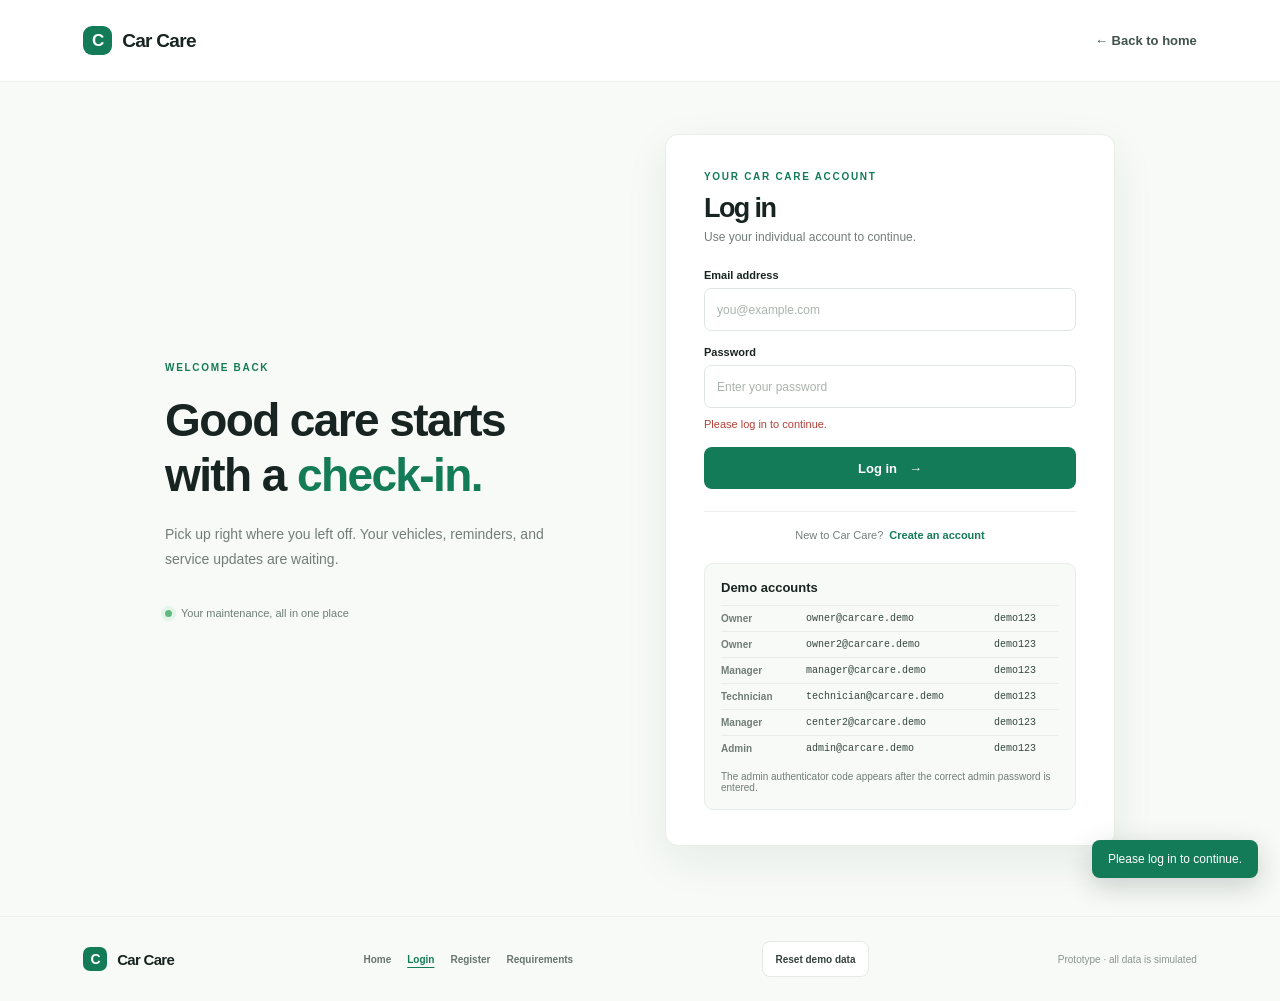
==== commit 76fba609: "Prompt 12: Requirements traceability page and demo polish" ====
--- a/admin.html
+++ b/admin.html
@@ -6,27 +6,93 @@
   <title>Admin | Car Care</title>
   <link rel="stylesheet" href="css/styles.css">
 </head>
-<body class="portal-page" data-required-role="admin">
+<body class="portal-page admin-portal" data-required-role="admin">
   <header class="site-header">
     <a class="brand" href="index.html"><span class="brand-mark">C</span> Car Care</a>
     <nav class="header-actions" aria-label="Main navigation">
       <a class="text-link" href="index.html">Home</a>
-      <a class="text-link" href="owner.html">Car Owner</a>
-      <a class="text-link" href="center.html">Service Center</a>
       <span class="user-greeting" id="user-greeting"></span>
       <button class="button button-quiet" type="button" data-logout>Logout</button>
-      <a class="button button-quiet" href="login.html">Login</a>
-      <a class="button button-primary" href="register.html">Register</a>
     </nav>
   </header>
-  <main class="placeholder-page">
-    <p class="eyebrow">ADMIN PORTAL</p>
-    <h1>Coming soon</h1>
-    <p>The Admin portal is being prepared. Account, vehicle-catalog, and owner-report tools will be available here.</p>
-    <a class="button button-primary" href="index.html">Back to home</a>
+  <main class="admin-main">
+    <div class="admin-page-heading">
+      <div><p class="eyebrow">ADMIN PORTAL</p><h1>Platform overview<span class="heading-period">.</span></h1><p>Manage accounts, vehicle models, security, reports, and service-center performance.</p></div>
+    </div>
+
+    <section aria-labelledby="admin-dashboard-title">
+      <h2 class="admin-visually-hidden" id="admin-dashboard-title">Platform totals</h2>
+      <div class="admin-summary-grid admin-dashboard-grid">
+        <article class="admin-summary-card"><span>Users</span><strong id="admin-user-count">0</strong></article>
+        <article class="admin-summary-card"><span>Vehicles</span><strong id="admin-vehicle-count">0</strong></article>
+        <article class="admin-summary-card"><span>Open service requests</span><strong id="admin-open-request-count">0</strong></article>
+        <article class="admin-summary-card"><span>Completed services</span><strong id="admin-completed-service-count">0</strong></article>
+        <article class="admin-summary-card"><span>Total successful payments</span><strong id="admin-total-payments">$0.00</strong></article>
+        <article class="admin-summary-card"><span>Open reports</span><strong id="admin-open-report-count">0</strong></article>
+        <article class="admin-summary-card"><span>Vehicles pending review</span><strong id="admin-pending-vehicle-count">0</strong></article>
+      </div>
+    </section>
+
+    <section class="admin-panel" aria-labelledby="admin-users-title">
+      <div class="admin-panel-heading"><div><p class="eyebrow">BR-01 · C-01</p><h2 id="admin-users-title">User Management</h2><p>Individual accounts only. Shared accounts are not permitted.</p></div></div>
+      <form id="admin-create-user" class="admin-form-grid">
+        <label>Full name<input name="name" autocomplete="name" required></label>
+        <label>Email<input name="email" type="email" autocomplete="email" required></label>
+        <label>Temporary password<input name="password" type="password" minlength="6" autocomplete="new-password" required></label>
+        <label>Role<select name="role" required><option value="manager">Manager</option><option value="technician">Technician</option><option value="admin">Admin</option></select></label>
+        <label class="admin-center-field">Service center<select name="serviceCenterId" id="admin-user-center"></select></label>
+        <div class="admin-form-actions"><p class="admin-form-message" id="admin-user-message" role="status"></p><button class="button button-primary" type="submit">Create individual account</button></div>
+      </form>
+      <div class="center-table-wrap"><table class="center-table"><thead><tr><th>Name</th><th>Role</th><th>Email</th><th>SSN (masked)</th><th>Status</th><th>Actions</th></tr></thead><tbody id="admin-accounts"></tbody></table></div>
+    </section>
+
+    <section class="admin-panel" aria-labelledby="admin-security-title">
+      <div class="admin-panel-heading"><div><p class="eyebrow">BR-02 · BR-03 · C-02</p><h2 id="admin-security-title">Admin Security</h2><p>Lost-device recovery requires another admin to reset the account’s 2-step device.</p></div></div>
+      <div class="center-table-wrap"><table class="center-table"><thead><tr><th>Admin</th><th>Email</th><th>2-step verification</th><th>Last device reset</th><th>Recovery</th></tr></thead><tbody id="admin-security"></tbody></table></div>
+    </section>
+
+    <section class="admin-panel" aria-labelledby="admin-catalog-title">
+      <div class="admin-panel-heading"><div><p class="eyebrow">BR-04 · BR-06 · C-03 · C-04</p><h2 id="admin-catalog-title">Vehicle Model Catalog</h2><p>Keep supported vehicle models current so approved vehicles can be scheduled.</p></div></div>
+      <div class="admin-catalog-forms">
+        <form id="admin-add-model" class="admin-inline-form">
+          <h3>Add new model</h3>
+          <label>Make<input name="make" required></label>
+          <label>Model<input name="model" required></label>
+          <label>Year<input name="year" type="number" min="1900" required></label>
+          <button class="button button-primary" type="submit">Add model</button>
+          <p id="admin-model-message" class="admin-form-message" role="status"></p>
+        </form>
+        <form id="admin-import-year" class="admin-inline-form">
+          <h3>Import new model year</h3>
+          <label>Copy models from<select name="sourceYear" id="admin-source-year" required></select></label>
+          <label>New model year<input name="targetYear" type="number" min="1900" required></label>
+          <button class="button button-outline" type="submit">Import model year</button>
+          <p id="admin-import-message" class="admin-form-message" role="status"></p>
+        </form>
+      </div>
+      <div class="admin-catalog-caption"><strong id="admin-model-count">0</strong> catalog entries <span>Last updated: <time id="admin-model-updated">Not recorded</time></span></div>
+      <div class="center-table-wrap"><table class="center-table"><thead><tr><th>Make</th><th>Model</th><th>Year</th><th>Last updated</th></tr></thead><tbody id="admin-models"></tbody></table></div>
+    </section>
+
+    <section class="admin-panel" aria-labelledby="admin-pending-title">
+      <div class="admin-panel-heading"><div><h2 id="admin-pending-title">Pending vehicles</h2><p>Approving a vehicle adds its model to the catalog and unlocks service scheduling.</p></div></div>
+      <div class="center-table-wrap"><table class="center-table"><thead><tr><th>Owner</th><th>Vehicle number</th><th>Make / model</th><th>Year</th><th>Actions</th></tr></thead><tbody id="admin-pending-vehicles"></tbody></table></div>
+    </section>
+
+    <section class="admin-panel" aria-labelledby="admin-reports-title">
+      <div class="admin-panel-heading"><div><p class="eyebrow">USE CASE 14</p><h2 id="admin-reports-title">Reports &amp; Feedback</h2><p>Review owner complaints and positive feedback submitted after paid services.</p></div></div>
+      <div id="admin-reports" class="admin-report-list"></div>
+    </section>
+
+    <section class="admin-panel" aria-labelledby="admin-centers-title">
+      <div class="admin-panel-heading"><div><h2 id="admin-centers-title">Service Centers</h2><p>Completed service count and average submitted rating.</p></div></div>
+      <div class="center-table-wrap"><table class="center-table"><thead><tr><th>Service center</th><th>Services</th><th>Average rating</th></tr></thead><tbody id="admin-centers"></tbody></table></div>
+    </section>
   </main>
+  <footer class="site-footer"><a class="brand" href="index.html"><span class="brand-mark">C</span> Car Care</a><nav class="site-footer-links" aria-label="Site pages"><a href="index.html">Home</a><a href="requirements.html">Requirements</a></nav><button class="button button-quiet" type="button" data-reset-demo>Reset demo data</button><span class="simulated-note">Prototype · all data is simulated</span></footer>
   <script src="js/data.js"></script>
   <script src="js/ui.js"></script>
   <script src="js/auth.js"></script>
+  <script src="js/admin.js"></script>
 </body>
 </html>
--- a/css/styles.css
+++ b/css/styles.css
@@ -59,3 +59,257 @@
 .toast-region{position:fixed;right:22px;bottom:22px;z-index:100;display:flex;flex-direction:column;gap:8px}.toast{background:#23352d;color:white;padding:12px 16px;border-radius:8px;box-shadow:0 8px 28px #18242133;font-size:12px;max-width:320px;animation:toast-in .2s ease-out}.toast.error{background:#9c3e38}.toast.success{background:var(--green)}@keyframes toast-in{from{opacity:0;transform:translateY(8px)}to{opacity:1;transform:translateY(0)}}
 @media(max-width:800px){.hero{grid-template-columns:1fr;padding-top:55px;gap:15px}.hero-copy{margin:auto}.hero-visual{height:390px}.floating-note{right:5%}.auth-layout{grid-template-columns:1fr;max-width:560px;gap:23px;margin-top:35px}.auth-aside{text-align:center}.auth-aside>p:not(.eyebrow){margin-left:auto;margin-right:auto}.aside-caption{justify-content:center;margin-top:18px}.sidebar{width:66px;flex-basis:66px;padding:22px 8px}.side-label{font-size:0;padding:0}.side-link{justify-content:center;padding:12px 8px}.side-link span,.sidebar-bottom>span:last-child{display:none}.sidebar-bottom{justify-content:center;padding-left:0;padding-right:0}.portal-main{padding:30px 22px 45px}.portal-header{padding:0 18px}}
 @media(max-width:560px){.site-header{height:68px;padding:0 19px}.header-actions{gap:9px}.header-actions .text-link{display:none}.header-actions .button{padding:0 11px;min-height:37px;font-size:11px}.hero{padding:45px 22px 30px}.hero h1{font-size:40px}.hero-description{font-size:13px}.hero-visual{height:345px}.visual-orbit{width:315px;height:315px}.orbit-two{width:255px;height:255px}.vehicle-card{width:310px;padding:19px}.floating-note{right:-3px;bottom:10px}.section-wrap{padding:58px 20px}.section-heading h2{font-size:27px}.benefit-grid{grid-template-columns:1fr}.benefit-card{padding:19px}.site-footer{flex-wrap:wrap;gap:11px}.site-footer>span:nth-child(2){display:none}.auth-layout{padding:0 17px}.auth-aside h1{font-size:36px}.auth-aside>p:not(.eyebrow){font-size:12px}.auth-card{padding:27px 23px}.portal-header{height:62px}.portal-header .brand{font-size:16px}.portal-header-right{gap:7px}.user-greeting{display:none}.portal-header-right>.pill{font-size:7px}.portal-header-right .button{padding:0 10px;font-size:10px}.portal-layout{min-height:calc(100vh - 62px)}.sidebar{width:48px;flex-basis:48px;padding:20px 5px}.side-link{font-size:12px}.portal-main{padding:24px 13px 38px}.page-heading{align-items:flex-start;gap:10px}.page-heading h1{font-size:24px}.page-heading>button{font-size:10px;padding:0 9px;min-height:36px;white-space:nowrap}.page-heading p:not(.eyebrow){font-size:10px}.summary-grid{gap:7px}.summary-card{padding:12px 9px;min-height:90px}.summary-card .summary-label{font-size:7px;letter-spacing:.6px}.summary-card strong{font-size:14px}.summary-card small{font-size:8px}.panel-heading{padding:14px}.panel-heading h2{font-size:13px}.panel-heading p{font-size:9px}.panel-heading>.pill{font-size:7px;padding:5px 6px}th,td{padding:11px 12px;white-space:nowrap}.inventory-grid{grid-template-columns:1fr;padding:12px}.placeholder-page{margin:70px auto}}
+
+.owner-portal{--owner-ink:#1c2a24;background:#f6f8f6;color:var(--owner-ink);min-height:100vh}.owner-header{position:sticky;top:0;z-index:20;height:70px;padding:0 4vw;background:#fff}.owner-header .header-actions{gap:18px}.owner-notification-shortcut{display:flex;align-items:center;gap:7px;position:relative;border:0;background:transparent;color:#45544c;font-size:11px;font-weight:700;cursor:pointer;padding:8px}.notification-count{display:inline-grid;place-items:center;min-width:18px;height:18px;padding:0 5px;border-radius:20px;background:#eaf5ed;color:#147b59;font-size:9px;font-weight:700}.notification-count.hidden{display:none!important}.owner-layout{display:flex;min-height:calc(100vh - 70px)}.owner-sidebar{width:225px;flex:0 0 225px;padding:28px 15px 18px;background:#fff;border-right:1px solid #e7ece8;display:flex;flex-direction:column}.owner-nav-label{padding:0 12px;margin:0 0 17px;color:#929d96;font-size:9px;letter-spacing:1.4px;font-weight:700}.owner-nav-link{display:flex;align-items:center;gap:12px;width:100%;padding:11px 12px;margin:2px 0;border:0;border-radius:7px;background:transparent;color:#69766e;text-align:left;font-size:11px;font-weight:600;cursor:pointer}.owner-nav-link>span:first-child{width:15px;font-size:15px}.owner-nav-link:hover,.owner-nav-link.active{background:#edf6f0;color:#147b59}.owner-nav-link .notification-count{margin-left:auto}.owner-sidebar-foot{display:flex;align-items:center;gap:10px;margin-top:auto;padding:15px 10px 0;border-top:1px solid #edf0ee;color:#87918b;font-size:9px}.owner-main{width:100%;max-width:1320px;min-width:0;margin:0 auto;padding:38px clamp(20px,4vw,56px) 60px}.owner-view[hidden]{display:none!important}.owner-page-heading{display:flex;justify-content:space-between;align-items:center;gap:15px;margin-bottom:24px}.owner-page-heading .eyebrow{margin-bottom:8px}.owner-page-heading h1{font-size:30px;margin:0 0 6px;letter-spacing:-1px}.owner-page-heading>div>p:last-child{margin:0;color:#7b8780;font-size:12px}.owner-page-heading .button{white-space:nowrap}.heading-period{color:var(--green)}.owner-reminder-banner{display:flex;align-items:center;gap:14px;margin-bottom:17px;padding:15px 17px;border:1px solid #f0d8b6;border-radius:9px;background:#fff8ee;color:#76521d}.reminder-banner-icon{width:30px;height:30px;flex:0 0 30px;display:grid;place-items:center;border-radius:50%;background:#fff0d9;color:#a36712;font-weight:800}.owner-reminder-banner>div{flex:1;min-width:0}.owner-reminder-banner strong{font-size:12px}.owner-reminder-banner p{font-size:10px;line-height:1.5;margin:4px 0 0;color:#886b3e}.banner-action{border:0;background:transparent;color:#805619;font-size:10px;font-weight:700;white-space:nowrap;cursor:pointer}.owner-summary-grid{display:grid;grid-template-columns:repeat(3,minmax(0,1fr));gap:13px;margin-bottom:17px}.owner-summary-card,.owner-panel{background:#fff;border:1px solid #e7ece8;border-radius:9px}.owner-summary-card{padding:16px 18px;min-height:100px}.owner-summary-card .summary-label{display:block;margin-bottom:10px;font-size:9px;letter-spacing:.8px}.owner-summary-card strong{display:block;font-size:22px;line-height:1}.owner-summary-card small{display:block;margin-top:6px;color:#89938d;font-size:10px}.owner-panel{margin:15px 0;overflow:hidden}.owner-panel-heading{display:flex;justify-content:space-between;align-items:center;gap:12px;padding:17px 19px;border-bottom:1px solid #edf0ee}.owner-panel-heading h2{margin:0 0 4px;font-size:15px;letter-spacing:-.4px}.owner-panel-heading p{margin:0;color:#89938d;font-size:10px}.button-small{min-height:34px;padding:0 12px;font-size:10px}.owner-vehicle-grid{display:grid;grid-template-columns:repeat(2,minmax(0,1fr));gap:12px;padding:16px 18px}.owner-vehicle-card{display:flex;align-items:center;gap:12px;width:100%;min-width:0;padding:14px;border:1px solid #e8ede9;border-radius:8px;background:#fff;text-align:left;cursor:pointer;transition:border-color .18s,box-shadow .18s}.owner-vehicle-card:hover{border-color:#a8cbb6;box-shadow:0 5px 18px #1d392a10}.vehicle-card-icon{width:38px;height:38px;flex:0 0 38px;display:grid;place-items:center;border-radius:10px;background:#eff6f0;color:var(--green);font-size:17px}.vehicle-card-content{display:flex;flex:1;min-width:0;flex-direction:column;gap:4px}.vehicle-card-content>strong{font-size:12px;overflow-wrap:anywhere}.vehicle-card-content>small{color:#89938d;font-size:10px}.vehicle-card-status{margin-top:3px}.vehicle-card-status .table-status{font-size:8px}.vehicle-card-arrow{color:#8c9990}.owner-notification-list{padding:0 19px}.owner-notification{display:flex;align-items:center;gap:12px;padding:14px 0;border-bottom:1px solid #edf0ee}.owner-notification:last-child{border-bottom:0}.owner-notification.unread{background:linear-gradient(90deg,#f4faf5,transparent);margin:0 -19px;padding:14px 19px}.owner-notification-icon{width:31px;height:31px;flex:0 0 31px;display:grid;place-items:center;border-radius:50%;background:#edf5ef;color:var(--green);font-size:13px;font-weight:700}.owner-notification-copy{flex:1;min-width:0}.owner-notification-copy strong{font-size:11px}.owner-notification-copy p{margin:4px 0;color:#657169;font-size:10px;line-height:1.5}.owner-notification-copy small{color:#929c95;font-size:9px}.notification-read-button{flex:0 0 auto;border:0;background:transparent;color:var(--green);font-size:9px;font-weight:700;cursor:pointer}.read-label{color:#929c95;font-size:9px}.owner-empty-state{padding:24px 19px;color:#89938d;font-size:11px;line-height:1.6}.owner-table-wrap{overflow:auto}.owner-table{width:100%;border-collapse:collapse;text-align:left}.owner-table th{padding:11px 16px;background:#fafbfa;color:#929c96;text-transform:uppercase;letter-spacing:.6px;font-size:8px;white-space:nowrap}.owner-table td{padding:13px 16px;border-top:1px solid #f0f2f0;color:#45534c;font-size:10px;white-space:nowrap}.owner-table td strong{font-size:10px}.owner-inline-note{margin:14px 17px;padding:12px 14px;border:1px solid #f0d8b6;border-radius:7px;background:#fff8ee;color:#805c2b;font-size:10px;line-height:1.6}.owner-form{max-width:620px;padding:4px 19px 20px}.owner-form label{display:block;margin:13px 0 6px;color:#34443b;font-size:10px;font-weight:700}.owner-form-row{display:grid;grid-template-columns:1fr 1fr;gap:12px}.owner-form input,.owner-form select{font-size:11px}.owner-check-option{display:flex!important;align-items:center;gap:8px;cursor:pointer}.owner-check-option input{width:16px;height:16px;margin:0;accent-color:var(--green)}.owner-form-actions{display:flex;gap:9px;margin-top:11px}.owner-form-actions .button{min-height:38px}.owner-history-list{padding:0 19px}.owner-history-entry{display:grid;grid-template-columns:105px minmax(140px,1fr) auto auto;align-items:center;gap:12px;padding:16px 0;border-bottom:1px solid #edf0ee}.owner-history-entry:last-child{border-bottom:0}.history-date{font-size:10px;color:#69766e}.owner-history-main{min-width:0}.owner-history-main strong,.owner-history-main small{display:block}.owner-history-main strong{font-size:11px}.owner-history-main small{margin-top:4px;color:#89938d;font-size:9px;line-height:1.5}.profile-panel{max-width:760px}.owner-profile-grid{display:grid;grid-template-columns:1fr 1fr;gap:0;margin:0;padding:0 19px}.owner-profile-grid>div{padding:15px 10px;border-bottom:1px solid #edf0ee}.owner-profile-grid dt{margin-bottom:5px;color:#89938d;font-size:9px;font-weight:700;text-transform:uppercase;letter-spacing:.7px}.owner-profile-grid dd{margin:0;color:#2d3c33;font-size:11px;overflow-wrap:anywhere}.profile-panel>.prototype-note{margin:15px 19px}.owner-page-error{padding:14px;border:1px solid #e6b4b0;border-radius:8px;background:#fff0ef;color:#a5362f;font-size:11px}
+
+@media(max-width:850px){.owner-header{padding:0 20px}.owner-header .header-actions{gap:10px}.owner-layout{display:block}.owner-sidebar{position:sticky;top:70px;z-index:10;display:flex;flex-direction:row;align-items:center;gap:4px;width:100%;padding:7px 12px;border-right:0;border-bottom:1px solid #e7ece8;overflow-x:auto}.owner-nav-label,.owner-sidebar-foot{display:none}.owner-nav-link{width:auto;flex:0 0 auto;gap:7px;margin:0;padding:10px 12px;white-space:nowrap}.owner-nav-link>span:first-child{width:auto}.owner-nav-link .notification-count{margin-left:0}.owner-main{padding:28px 22px 45px}}
+@media(max-width:560px){.owner-header{height:62px;padding:0 13px}.owner-header .brand{font-size:16px}.owner-header .header-actions{gap:5px}.owner-header .user-greeting{display:none}.owner-notification-shortcut{gap:5px;padding:7px;font-size:0}.owner-notification-shortcut>span:first-child{font-size:17px}.owner-notification-shortcut .notification-count{font-size:9px}.owner-header [data-logout]{min-height:35px;padding:0 10px;font-size:10px}.owner-sidebar{top:62px;padding:6px 8px}.owner-nav-link{font-size:9px;padding:9px 10px}.owner-nav-link>span:first-child{font-size:13px}.owner-nav-link .notification-count{font-size:8px;min-width:16px;height:16px}.owner-main{padding:22px 13px 38px}.owner-page-heading{align-items:flex-start}.owner-page-heading h1{font-size:24px}.owner-page-heading>div>p:last-child{font-size:10px;line-height:1.5}.owner-page-heading>.button{min-height:36px;padding:0 10px;font-size:10px}.owner-summary-grid{gap:6px}.owner-summary-card{padding:12px 9px;min-height:84px}.owner-summary-card .summary-label{font-size:7px;letter-spacing:.4px;line-height:1.4}.owner-summary-card strong{font-size:17px}.owner-summary-card small{font-size:8px}.owner-reminder-banner{align-items:flex-start;gap:9px;padding:12px}.owner-reminder-banner strong{font-size:10px}.owner-reminder-banner p{font-size:9px}.banner-action{max-width:86px;white-space:normal;text-align:right;font-size:9px}.owner-panel-heading{padding:13px}.owner-panel-heading h2{font-size:13px}.owner-panel-heading p{font-size:9px;line-height:1.5}.owner-vehicle-grid{grid-template-columns:1fr;padding:12px;gap:8px}.owner-vehicle-card{padding:11px}.owner-notification-list{padding:0 12px}.owner-notification,.owner-notification.unread{gap:8px;padding:12px 0}.owner-notification.unread{margin:0 -12px;padding:12px}.owner-notification-icon{width:27px;height:27px;flex-basis:27px}.owner-notification-copy p{font-size:9px}.notification-read-button{max-width:64px;font-size:8px}.owner-table th,.owner-table td{padding:10px 11px}.owner-form{padding:2px 13px 16px}.owner-history-list{padding:0 13px}.owner-history-entry{grid-template-columns:1fr auto;gap:6px 10px}.history-date{font-size:9px}.owner-history-main{grid-column:1}.owner-history-entry>.history-cost{grid-column:2;grid-row:1}.owner-history-entry>.table-status{grid-column:2;grid-row:2}.owner-profile-grid{grid-template-columns:1fr;padding:0 12px}.owner-profile-grid>div{padding:12px 6px}.profile-panel>.prototype-note{margin:12px;font-size:9px}}
+
+.vehicle-service-action{display:flex;align-items:center;justify-content:space-between;gap:12px;padding:15px 18px;border-top:1px solid #edf0ee}.vehicle-service-action p{margin:0;color:#738078;font-size:10px;line-height:1.5}.owner-form textarea{display:block;width:100%;resize:vertical;min-height:74px;padding:11px 12px;border:1px solid #dfe6e1;border-radius:7px;color:var(--ink);font:11px Arial,sans-serif;outline:none}.owner-form textarea:focus{border-color:#64a587;box-shadow:0 0 0 3px #eaf5ef}.owner-optional-label,.owner-field-hint{color:#87928b;font-size:9px;font-weight:400}.owner-field-hint{margin:-2px 0 7px}.request-parts-fieldset,.request-centers-fieldset{padding:10px 12px 12px}.request-parts-options,.request-centers-options{display:grid;gap:7px}.request-part-option,.request-center-option{display:flex!important;align-items:flex-start;gap:9px;margin:0!important;padding:10px;border:1px solid #e9eeea;border-radius:7px;background:#fff;cursor:pointer}.request-part-option:has(input:checked),.request-center-option:has(input:checked){border-color:#82b99b;background:#f5faf6}.request-part-option>input,.request-center-option>input{width:15px;height:15px;flex:0 0 15px;margin:1px 0 0;accent-color:var(--green)}.request-part-option>span,.request-center-option>span{display:flex;flex:1;min-width:0;flex-direction:column;gap:4px}.request-part-option strong,.request-center-option strong{font-size:10px}.request-part-option small,.request-center-option small{color:#859089;font-size:9px;font-weight:400;line-height:1.5}.request-center-option em{margin-left:6px;color:var(--green);font-size:8px;font-style:normal;text-transform:uppercase;letter-spacing:.5px}.request-center-option.recommended{background:#f9fcfa}.owner-request-list{display:grid;gap:13px}.owner-request-card{min-width:0;padding:17px 18px;border:1px solid #e7ece8;border-radius:9px;background:#fff}.owner-request-card-heading{display:flex;justify-content:space-between;align-items:flex-start;gap:12px}.owner-request-card-heading .eyebrow{margin:0 0 6px;font-size:8px}.owner-request-card-heading h2{margin:0 0 4px;font-size:16px;letter-spacing:-.4px}.owner-request-card-heading p:not(.eyebrow){margin:0;color:#77837b;font-size:10px}.request-parts-summary,.request-pickup-info{margin:12px 0;color:#68756d;font-size:10px;line-height:1.6}.request-parts-summary strong,.request-pickup-info strong{color:#3a4c41}.request-progress{display:grid;grid-template-columns:repeat(8,minmax(82px,1fr));gap:0;list-style:none;overflow-x:auto;margin:16px 0 12px;padding:0 0 7px}.request-progress li{position:relative;display:flex;min-width:82px;flex-direction:column;align-items:center;gap:6px;text-align:center;color:#9aa49d}.request-progress li:before{position:absolute;z-index:0;top:11px;left:0;width:100%;height:2px;background:#e8ede9;content:""}.request-progress li:first-child:before{left:50%;width:50%}.request-progress li:last-child:before{width:50%}.request-progress li>span{position:relative;z-index:1;width:23px;height:23px;display:grid;place-items:center;border:2px solid #e1e8e3;border-radius:50%;background:#fff;font-size:9px;font-weight:700}.request-progress li>small{max-width:85px;font-size:8px;line-height:1.3}.request-progress li.complete,.request-progress li.current{color:#287850}.request-progress li.complete:before,.request-progress li.current:before{background:#8ab99b}.request-progress li.complete>span,.request-progress li.current>span{border-color:#62a37e;background:#edf7ef;color:#206b47}.request-progress li.current>span{background:#147b59;color:#fff}.request-terminal-status{display:inline-flex;margin:10px 0;padding:7px 10px;border-radius:20px;background:#fff0ef;color:#b33e35;font-size:9px;font-weight:700}.request-terminal-status.cancelled{background:#f1f3f2;color:#6f7b73}.incoming-request-actions,.request-cancel-action{display:flex;align-items:center;gap:9px;margin-top:12px}.center-accept-form{display:grid;grid-template-columns:1fr 1fr;gap:0 12px;margin-top:12px;padding:12px;border:1px solid #e8ede9;border-radius:8px;background:#fafcfa}.center-accept-form>.owner-inline-note,.center-accept-form>.form-message,.center-accept-form>button{grid-column:1/-1;margin-left:0;margin-right:0}.center-accept-form label{display:block;margin:8px 0;color:#34443b;font-size:9px;font-weight:700}.center-accept-form input{display:block;margin-top:5px;font-size:10px}.owner-request-confirmation{display:flex;align-items:center;gap:13px;padding:17px}.confirmation-check{width:35px;height:35px;flex:0 0 35px;display:grid;place-items:center;border-radius:50%;background:#e8f6eb;color:#267447;font-weight:800}.owner-request-confirmation>div{flex:1;min-width:0}.owner-request-confirmation .eyebrow{margin:0 0 5px;font-size:8px}.owner-request-confirmation h2{margin:0 0 4px;font-size:14px;letter-spacing:-.2px}.owner-request-confirmation h2 strong{color:var(--green);white-space:nowrap}.owner-request-confirmation p:last-child{margin:0;color:#758078;font-size:9px;line-height:1.5}
+@media(max-width:560px){.vehicle-service-action{align-items:flex-start;padding:12px;flex-direction:column}.vehicle-service-action p{font-size:9px}.request-progress{grid-template-columns:repeat(8,minmax(74px,1fr))}.owner-request-card{padding:13px}.owner-request-card-heading h2{font-size:14px}.owner-request-card-heading>.table-status{font-size:7px}.owner-request-confirmation{align-items:flex-start;flex-wrap:wrap;padding:13px}.owner-request-confirmation>div{flex-basis:calc(100% - 50px)}.owner-request-confirmation>.button{margin-left:48px}.center-accept-form{grid-template-columns:1fr}.center-accept-form>*{grid-column:1!important}.incoming-request-actions{flex-wrap:wrap}.incoming-request-actions .button{font-size:9px;padding:0 10px}.request-parts-fieldset,.request-centers-fieldset{padding:8px}.request-part-option,.request-center-option{padding:8px}}
+
+.center-portal{background:#f6f8f6;min-height:100vh}
+.center-header{position:sticky;top:0;z-index:20;height:70px;padding:0 4vw;background:#fff}
+.center-header .header-actions{gap:18px}
+.center-main{width:min(1240px,100%);margin:0 auto;padding:36px clamp(18px,4vw,52px) 55px}
+.center-heading{display:flex;align-items:center;justify-content:space-between;gap:16px;margin-bottom:24px}
+.center-heading .eyebrow,.center-section-heading .eyebrow{margin-bottom:8px}
+.center-heading h1,.center-section-heading h2{margin:0 0 6px;font-size:30px;letter-spacing:-1px}
+.center-heading p:not(.eyebrow),.center-section-heading p:not(.eyebrow){margin:0;color:#7f8983;font-size:12px}
+.center-role-tag,.center-count{padding:7px 11px;border-radius:30px;background:#edf6f0;color:#147b59;font-size:10px;font-weight:700;white-space:nowrap}
+.center-tabs{display:flex;gap:5px;overflow:auto;margin-bottom:19px;padding:5px;border:1px solid #e7ece8;border-radius:9px;background:#fff}
+.center-tabs button{flex:0 0 auto;border:0;border-radius:7px;background:transparent;color:#68756e;padding:10px 14px;font-size:11px;font-weight:700;cursor:pointer}
+.center-tabs button.active{background:#edf6f0;color:#147b59}
+.center-tabs button span{display:inline-grid;place-items:center;min-width:18px;height:18px;margin-left:5px;border-radius:20px;background:#fff;font-size:9px}
+.center-view.hidden,.hidden{display:none!important}
+.center-summary-grid{display:grid;grid-template-columns:repeat(6,minmax(0,1fr));gap:10px;margin-bottom:16px}
+.center-summary-card,.center-panel{border:1px solid #e7ece8;border-radius:9px;background:#fff}
+.center-summary-card{padding:13px 14px}
+.center-summary-card small{display:block;min-height:25px;color:#87918b;font-size:9px}
+.center-summary-card strong{font-size:21px}
+.center-panel{margin:15px 0;overflow:hidden}
+.center-panel-heading{display:flex;align-items:center;justify-content:space-between;gap:12px;padding:17px 19px;border-bottom:1px solid #edf0ee}
+.center-panel-heading .eyebrow{margin:0 0 6px}
+.center-panel-heading h2,.center-subheading h3,.center-history h3{margin:0 0 4px;font-size:15px;letter-spacing:-.3px}
+.center-panel-heading p,.center-subheading p{margin:0;color:#89938d;font-size:10px;line-height:1.5}
+.center-followups{padding:0 18px}
+.center-followup-card{display:flex;align-items:center;justify-content:space-between;gap:14px;padding:16px 0;border-bottom:1px solid #edf0ee}
+.center-followup-card:last-child{border-bottom:0}
+.center-followup-main{display:grid;grid-template-columns:minmax(190px,1fr) minmax(160px,1fr);align-items:center;gap:16px;flex:1;min-width:0}
+.center-followup-main h3{margin:9px 0 7px;font-size:13px}
+.center-followup-main h3 small{margin-left:5px;color:#87918b;font-size:10px;font-weight:500}
+.center-customer strong,.center-customer small{display:block}
+.center-customer strong{font-size:10px}
+.center-customer small{margin-top:4px;color:#7b8780;font-size:9px;overflow-wrap:anywhere}
+.center-due-parts{display:flex;flex-wrap:wrap;gap:6px}
+.center-part-chip{padding:6px 8px;border-radius:20px;background:#fff2e5;color:#a86716;font-size:9px;font-weight:700}
+.center-part-chip.expired{background:#fff0ef;color:#b33e35}
+.center-followup-actions{flex:0 0 auto}
+.center-inline-note{color:#89938d;font-size:9px;line-height:1.5}
+.center-empty-state,.center-table-empty{padding:22px 18px;color:#87918b;font-size:11px;line-height:1.6}
+.center-section-heading{margin:4px 0 18px}
+.center-table-wrap{overflow:auto}
+.center-table{width:100%;border-collapse:collapse;text-align:left}
+.center-table th{padding:11px 14px;background:#fafbfa;color:#929c96;text-transform:uppercase;letter-spacing:.55px;font-size:8px;white-space:nowrap}
+.center-table td{padding:12px 14px;border-top:1px solid #f0f2f0;color:#45534c;font-size:10px;vertical-align:middle}
+.center-table td strong{font-size:10px}
+.center-table td .link-button{white-space:nowrap}
+.center-detail-heading{display:flex;align-items:flex-start;justify-content:space-between;gap:12px;padding:19px;border-bottom:1px solid #edf0ee}
+.center-detail-heading .eyebrow{margin:0 0 7px}
+.center-detail-heading h2{margin:0 0 4px;font-size:20px}
+.center-detail-heading p{margin:0;color:#7f8983;font-size:10px}
+.center-detail-tools{display:flex;align-items:center;gap:10px}
+.center-customer-detail{display:grid;grid-template-columns:repeat(3,minmax(0,1fr));gap:15px;padding:17px 19px;border-bottom:1px solid #edf0ee}
+.center-customer-detail>div>small{display:block;margin-bottom:8px;color:#929c96;font-size:8px;font-weight:700;letter-spacing:.7px}
+.center-customer-detail>div>strong,.center-customer-detail>div>span{display:block;margin-top:4px;font-size:10px}
+.center-requested-parts{margin:0;padding:12px 19px;border-bottom:1px solid #edf0ee;color:#66736b;font-size:10px;line-height:1.6}
+.center-action-box{padding:18px 19px}
+.center-action-box>strong{display:block;margin-bottom:6px;font-size:12px}
+.center-action-box>p{color:#7f8983;font-size:10px;line-height:1.6}
+.center-action-box>.button{margin-top:6px}
+.center-workflow-content .center-table-wrap{margin:10px 0}
+.center-estimate-summary{display:flex;justify-content:space-between;padding:12px 19px;border-top:1px solid #edf0ee;background:#fafbfa;color:#728078;font-size:10px}
+.center-estimate-summary strong{color:#20342a;font-size:13px}
+.center-search{display:flex;align-items:flex-end;gap:10px;max-width:670px;padding:15px;border:1px solid #e7ece8;border-radius:9px;background:#fff}
+.center-search label,.center-estimate-line label,.center-part-edit-row label,.center-completion-part label{display:block;flex:1;margin:0;color:#34443b;font-size:9px;font-weight:700}
+.center-search input,.center-estimate-line input,.center-estimate-line select,.center-part-edit-row input,.center-completion-part input{display:block;margin-top:6px;font-size:11px}
+.center-vehicle-result{margin-top:16px}
+.center-subheading{display:flex;align-items:center;justify-content:space-between;gap:12px;margin-bottom:12px}
+.center-parts-form{padding:17px 19px;border-bottom:1px solid #edf0ee}
+.center-part-edit-list{display:grid;gap:8px}
+.center-part-edit-row{display:grid;grid-template-columns:minmax(130px,1.2fr) repeat(2,minmax(125px,1fr)) auto;align-items:end;gap:10px;padding:10px;border:1px solid #edf0ee;border-radius:7px}
+.center-part-edit-row .table-status{margin-bottom:12px}
+.center-parts-form>.button{margin-top:12px}
+.center-history{padding:17px 19px}
+.center-history-row{display:flex;align-items:center;justify-content:space-between;gap:12px;padding:12px 0;border-bottom:1px solid #edf0ee}
+.center-history-row:last-child{border-bottom:0}
+.center-history-row>div{min-width:0}
+.center-history-row strong,.center-history-row small{display:block}
+.center-history-row>div>strong{font-size:10px}
+.center-history-row small{margin-top:5px;color:#89938d;font-size:9px;line-height:1.5}
+.center-history-row>strong{white-space:nowrap;font-size:10px}
+.center-estimate-form{padding:17px 19px;border-top:1px solid #edf0ee}
+.center-estimate-lines{display:grid;gap:9px}
+.center-estimate-line{display:grid;grid-template-columns:minmax(160px,1.5fr) repeat(2,minmax(110px,1fr)) auto;align-items:end;gap:10px;padding:11px;border:1px solid #edf0ee;border-radius:7px}
+.center-estimate-line .link-button{margin-bottom:12px}
+.center-estimate-total{display:flex;justify-content:space-between;margin-top:13px;padding:12px;background:#f7faf7;border-radius:7px;color:#69766e;font-size:10px}
+.center-estimate-total strong{color:#20342a;font-size:14px}
+.center-form-actions{display:flex;gap:9px;margin-top:13px}
+.center-completion-form{max-width:650px}
+.center-completion-part{display:grid;grid-template-columns:1fr 1fr;gap:12px;margin:10px 0;padding:12px}
+.center-completion-part legend{font-size:10px}
+.center-completion-form>.button{margin-top:8px}
+.center-inventory-actions{padding:0 15px 12px;color:#87918b;font-size:9px}
+.center-reorder-control{display:flex;align-items:center;gap:6px}
+.center-reorder-control input{width:64px;height:31px;padding:0 7px;font-size:10px}
+.center-shipment-form{padding:16px 19px}
+.center-shipment-fields{display:grid;grid-template-columns:repeat(2,minmax(0,1fr));gap:0 13px}
+.center-shipment-fields label{display:block;margin:0 0 13px;color:#34443b;font-size:10px;font-weight:700}
+.center-shipment-fields input,.center-shipment-fields select{display:block;margin-top:6px;font-size:11px}
+.center-shipment-form>.button{margin-top:10px}
+.center-stock-warning{margin:13px 0;padding:12px;border:1px solid #edc6aa;border-radius:7px;background:#fff8f1}
+.center-stock-warning strong{display:block;color:#9c581b;font-size:10px}
+.center-stock-warning p{margin:5px 0 10px;color:#87613d;font-size:9px;line-height:1.6}
+.center-stock-warning .button{min-height:32px}
+.owner-estimate-confirmation{margin:14px 0;padding:14px;border:1px solid #e5ece7;border-radius:8px;background:#fafcfa}
+.owner-estimate-confirmation h3{margin:0 0 5px;font-size:13px}
+.owner-estimate-confirmation>p{margin:0 0 12px;color:#7c8780;font-size:10px;line-height:1.5}
+.owner-estimate-options{display:grid;gap:7px}
+.owner-estimate-option{display:flex!important;align-items:center;gap:9px;margin:0!important;padding:10px;border:1px solid #e8ede9;border-radius:7px;background:#fff;cursor:pointer}
+.owner-estimate-option input{width:15px;height:15px;flex:0 0 15px;margin:0;accent-color:var(--green)}
+.owner-estimate-option span{flex:1;min-width:0}
+.owner-estimate-option strong,.owner-estimate-option small{display:block}
+.owner-estimate-option strong{font-size:10px}
+.owner-estimate-option small{margin-top:4px;color:#89938d;font-size:9px}
+.owner-estimate-option>b{font-size:10px;white-space:nowrap}
+.owner-estimate-total{display:flex;justify-content:space-between;margin:12px 0;color:#68756e;font-size:10px}
+.owner-estimate-total strong{color:#20342a;font-size:12px}
+.owner-estimate-confirmation .button{min-height:34px}
+@media(max-width:850px){.center-header{padding:0 20px}.center-main{padding-top:28px}.center-summary-grid{grid-template-columns:repeat(3,minmax(0,1fr))}.center-followup-main{grid-template-columns:1fr}}
+@media(max-width:600px){.center-heading{align-items:flex-start}.center-heading h1,.center-section-heading h2{font-size:24px}.center-tabs button{padding:9px 10px;font-size:10px}.center-summary-grid{grid-template-columns:repeat(2,minmax(0,1fr))}.center-followup-card{align-items:flex-start;flex-direction:column}.center-followup-actions{width:100%}.center-followup-actions .button{width:100%}.center-detail-heading{flex-direction:column}.center-detail-tools{width:100%;justify-content:space-between}.center-customer-detail{grid-template-columns:1fr;gap:12px}.center-search{align-items:stretch;flex-direction:column}.center-part-edit-row,.center-estimate-line{grid-template-columns:1fr}.center-part-edit-row .table-status,.center-estimate-line .link-button{margin:0}.center-subheading{align-items:flex-start;flex-direction:column}.center-subheading>.button{width:100%}.center-completion-part{grid-template-columns:1fr}.center-shipment-fields{grid-template-columns:1fr}.center-header .header-actions{gap:8px}.center-header .user-greeting{max-width:105px;overflow:hidden;text-overflow:ellipsis;white-space:nowrap}}
+
+.owner-payment-panel,.owner-payment-receipt,.owner-report-form,.owner-report-receipt{margin:15px 0;padding:16px;border:1px solid #e5ece7;border-radius:9px;background:#fbfdfb}
+.owner-payment-heading{display:flex;align-items:flex-start;justify-content:space-between;gap:12px;margin-bottom:12px}
+.owner-payment-heading .eyebrow,.owner-payment-receipt .eyebrow,.owner-report-form .eyebrow,.owner-report-receipt .eyebrow{margin:0 0 5px}
+.owner-payment-heading h3,.owner-payment-receipt h3,.owner-report-form h3,.owner-report-receipt h3{margin:0;font-size:14px}
+.simulated-payment-label{padding:6px 8px;border-radius:6px;background:#edf5ef;color:#32704d;font-size:9px;font-weight:700;line-height:1.4}
+.owner-invoice{margin:12px 0;padding:12px;border:1px solid #e7ece8;border-radius:7px;background:#fff}
+.owner-invoice-heading{display:flex;justify-content:space-between;align-items:center;gap:10px;margin-bottom:9px}
+.owner-invoice-heading small,.owner-invoice-heading strong{display:block}
+.owner-invoice-heading small{margin-bottom:4px;color:#929c96;font-size:8px;letter-spacing:.7px}
+.owner-invoice-heading strong{font-size:11px}
+.owner-invoice-heading>span{color:#617068;font-size:9px}
+.owner-invoice .owner-table th,.owner-invoice .owner-table td{padding:9px 8px;font-size:9px}
+.owner-invoice-total{display:flex;justify-content:space-between;margin:10px 0 0;padding-top:10px;border-top:1px solid #edf0ee;color:#66736b;font-size:10px}
+.owner-invoice-total strong{font-size:13px;color:#1c2a24}
+[data-payment-form] label,[data-report-form] label{display:block;margin:12px 0 6px;color:#34443b;font-size:10px;font-weight:700}
+[data-payment-form] input,[data-payment-form] select,[data-report-form] select,[data-report-form] textarea{font-size:11px}
+[data-payment-form] small{display:block;margin-top:6px;color:#87918b;font-size:9px;line-height:1.5}
+.payment-method-tabs{display:flex;gap:5px;overflow:auto;margin:12px 0;padding:4px;border:1px solid #e7ece8;border-radius:8px;background:#fff}
+.payment-method-tabs button{flex:1;min-width:95px;border:0;border-radius:6px;background:transparent;padding:9px 10px;color:#68756e;font-size:10px;font-weight:700;cursor:pointer}
+.payment-method-tabs button.active{background:#edf6f0;color:#147b59}
+.payment-method-panel{padding:0 2px}
+.payment-method-panel.hidden{display:none!important}
+.payment-failure-option{display:flex!important;align-items:center;gap:8px;margin:14px 0!important;cursor:pointer}
+.payment-failure-option input{width:15px;height:15px;margin:0;accent-color:var(--green)}
+.payment-processing{position:relative;overflow:hidden}
+.payment-processing:after{position:absolute;inset:0;content:"";background:linear-gradient(110deg,transparent 20%,#ffffff55 50%,transparent 80%);transform:translateX(-100%);animation:payment-shimmer .85s linear infinite}
+@keyframes payment-shimmer{to{transform:translateX(100%)}}
+.owner-payment-receipt{border-color:#c9e3d1;background:#f1faf3}
+.owner-payment-receipt h3{color:#147b59}
+.owner-payment-receipt dl{display:grid;grid-template-columns:1fr 1fr;gap:10px;margin:14px 0}
+.owner-payment-receipt dl div{padding:9px;border-radius:6px;background:#fff}
+.owner-payment-receipt dt{color:#839087;font-size:8px;text-transform:uppercase;letter-spacing:.5px}
+.owner-payment-receipt dd{margin:4px 0 0;font-size:10px;font-weight:700;overflow-wrap:anywhere}
+.owner-payment-receipt>p:last-child{margin:0;color:#7b8780;font-size:9px}
+.owner-report-form>div:first-child p:last-child{margin:6px 0 0;color:#7c8780;font-size:10px}
+.owner-report-form textarea{display:block;width:100%;resize:vertical;padding:10px 12px;border:1px solid #dfe6e1;border-radius:7px;font:inherit;color:var(--ink)}
+.owner-rating-fieldset{margin:12px 0;padding:9px 10px 11px}
+.owner-rating-options{display:flex;gap:7px}
+.owner-rating-options label{margin:0!important}
+.owner-rating-options input{position:absolute;opacity:0;pointer-events:none}
+.owner-rating-options span{display:block;padding:7px 9px;border:1px solid #e2e9e4;border-radius:6px;color:#6e7d74;font-size:9px;cursor:pointer}
+.owner-rating-options input:checked+span{border-color:#d5b650;background:#fff9e8;color:#9b7610}
+.owner-report-receipt h3{margin-bottom:7px}
+.owner-report-receipt>p:not(.eyebrow){margin:0 0 8px;color:#59675f;font-size:10px;line-height:1.6;white-space:pre-wrap}
+.owner-report-receipt>small{color:#89938d;font-size:9px}
+.admin-main{width:min(1200px,100%);margin:0 auto;padding:40px clamp(20px,4vw,52px) 60px}
+.admin-page-heading{margin-bottom:22px}
+.admin-page-heading .eyebrow{margin-bottom:8px}
+.admin-page-heading h1{margin:0 0 6px;font-size:30px}
+.admin-page-heading>div>p:last-child{margin:0;color:#7f8983;font-size:12px}
+.admin-summary-grid{display:grid;grid-template-columns:repeat(3,1fr);gap:12px;margin-bottom:16px}
+.admin-summary-card,.admin-panel{border:1px solid #e7ece8;border-radius:9px;background:#fff}
+.admin-summary-card{padding:15px}
+.admin-summary-card span,.admin-summary-card strong{display:block}
+.admin-summary-card span{margin-bottom:8px;color:#89938d;font-size:10px}
+.admin-summary-card strong{font-size:22px}
+.admin-panel{margin:15px 0;overflow:hidden}
+.admin-panel-heading{display:flex;align-items:center;justify-content:space-between;padding:17px 19px;border-bottom:1px solid #edf0ee}
+.admin-panel-heading .eyebrow{margin:0 0 6px}
+.admin-panel-heading h2{margin:0 0 4px;font-size:15px}
+.admin-panel-heading p{margin:0;color:#89938d;font-size:10px}
+.admin-report-list{padding:0 18px}
+.admin-report-card{padding:16px 0;border-bottom:1px solid #edf0ee}
+.admin-report-card:last-child{border-bottom:0}
+.admin-report-heading{display:flex;align-items:center;justify-content:space-between;gap:12px}
+.admin-report-heading .eyebrow{margin:0 0 4px}
+.admin-report-heading h3{margin:0;font-size:12px}
+.admin-report-rating{color:#b08c16;font-size:14px;white-space:nowrap}
+.admin-report-rating small{color:#77837b;font-size:9px}
+.admin-report-message{margin:10px 0;color:#4d5d53;font-size:11px;line-height:1.6;white-space:pre-wrap}
+.admin-report-meta{display:flex;flex-wrap:wrap;gap:7px 15px;color:#89938d;font-size:9px}
+.admin-portal .model-chips{padding:16px 19px}
+@media(max-width:600px){.owner-payment-heading{flex-direction:column}.owner-payment-receipt dl{grid-template-columns:1fr}.owner-rating-options{flex-wrap:wrap}.admin-summary-grid{grid-template-columns:1fr 1fr}.admin-page-heading h1{font-size:24px}}
+.admin-dashboard-grid{grid-template-columns:repeat(4,minmax(0,1fr))}
+.admin-visually-hidden{position:absolute;width:1px;height:1px;padding:0;margin:-1px;overflow:hidden;clip:rect(0,0,0,0);white-space:nowrap;border:0}
+.admin-form-grid{padding:16px 19px;display:grid;grid-template-columns:repeat(4,minmax(0,1fr));gap:0 14px;border-bottom:1px solid #edf0ee}
+.admin-form-grid label,.admin-inline-form label,.admin-report-action label{display:block;margin:0 0 12px;font-size:10px;font-weight:700;color:#526057}
+.admin-form-grid input,.admin-form-grid select,.admin-inline-form input,.admin-inline-form select{margin-top:6px}
+.admin-form-grid [hidden]{display:none}
+.admin-form-actions{grid-column:1/-1;display:flex;align-items:center;justify-content:space-between;gap:12px;padding-top:2px}
+.admin-form-actions .admin-form-message{margin:0}
+.admin-form-message{min-height:14px;margin:7px 0 0;color:#328156;font-size:10px}
+.admin-form-message.is-error{color:#b14940}
+.admin-center-field{grid-column:span 2}
+.admin-status-badge{display:inline-flex;align-items:center;white-space:nowrap;border-radius:30px;padding:5px 8px;background:#f1f4f2;color:#64736b;font-size:9px;font-weight:700}
+.admin-status-badge.is-enabled{background:#e8f7ed;color:#238154}
+.admin-status-badge.is-disabled{background:#fff0ee;color:#b14940}
+.admin-action-cell{white-space:nowrap}
+.admin-action-cell button:disabled{opacity:.45;cursor:not-allowed}
+.admin-danger-link{color:#b14940}
+.admin-catalog-forms{display:grid;grid-template-columns:1fr 1fr;gap:16px;padding:16px 19px;border-bottom:1px solid #edf0ee}
+.admin-inline-form{min-width:0;padding:15px;border:1px solid #e9eeea;border-radius:8px;background:#fbfcfb}
+.admin-inline-form h3{margin:0 0 6px;font-size:12px}
+.admin-inline-form .button{margin-top:12px}
+.admin-inline-form .admin-form-message{margin-bottom:0}
+.admin-catalog-caption{display:flex;align-items:center;gap:7px;padding:13px 19px;color:#718078;font-size:10px}
+.admin-catalog-caption strong{color:#263a30}
+.admin-catalog-caption span{margin-left:auto}
+.admin-report-action{margin-top:13px;padding-top:11px;border-top:1px solid #eff2f0}
+.admin-report-action textarea{display:block;width:100%;resize:vertical;margin-top:6px;padding:10px 12px;border:1px solid #dfe6e1;border-radius:7px;color:var(--ink);font:12px Arial,sans-serif}
+.admin-report-action>div{display:flex;gap:8px;flex-wrap:wrap}
+.admin-report-action .button{min-height:34px;font-size:10px}
+.admin-report-action .admin-form-message{margin-bottom:0}
+@media(max-width:850px){.admin-dashboard-grid{grid-template-columns:repeat(3,minmax(0,1fr))}.admin-form-grid{grid-template-columns:repeat(2,minmax(0,1fr))}}
+@media(max-width:600px){.admin-dashboard-grid{grid-template-columns:repeat(2,minmax(0,1fr))}.admin-form-grid{grid-template-columns:1fr}.admin-center-field{grid-column:auto}.admin-form-actions{align-items:stretch;flex-direction:column}.admin-catalog-forms{grid-template-columns:1fr;padding:12px}.admin-catalog-caption{align-items:flex-start;flex-wrap:wrap}.admin-catalog-caption span{width:100%;margin-left:0}.admin-report-action>div{flex-direction:column;align-items:stretch}.admin-main{padding:28px 14px 42px}.admin-panel-heading{padding:15px}.admin-report-list{padding:0 14px}}
+.site-footer{gap:18px;flex-wrap:wrap}
+.site-footer-links{display:flex;align-items:center;gap:16px;flex-wrap:wrap}
+.site-footer-links a{color:#68766e;font-size:10px;font-weight:700}
+.site-footer-links a:hover,.site-footer-links a[aria-current="page"]{color:var(--green)}
+.site-footer-links a[aria-current="page"]{text-decoration:underline;text-underline-offset:4px}
+.site-footer .button{min-height:36px;padding:0 12px;font-size:10px}
+.requirements-main{width:min(1440px,100%);margin:0 auto;padding:40px clamp(16px,4vw,52px) 60px}
+.requirements-main .admin-page-heading{margin-bottom:24px}
+.requirements-table-wrap{width:100%;overflow:auto;border:1px solid #e7ece8;border-radius:10px;background:#fff}
+.requirements-table{width:100%;min-width:930px;border-collapse:collapse}
+.requirements-table th,.requirements-table td{padding:12px 14px;border-bottom:1px solid #edf0ee;text-align:left;vertical-align:top;font-size:11px;line-height:1.55}
+.requirements-table thead th{position:sticky;top:0;background:#f5f8f6;color:#40524b;font-size:10px;letter-spacing:.2px;z-index:1}
+.requirements-table tbody th{width:110px;white-space:nowrap;color:var(--green);font-size:10px}
+.requirements-table tbody tr:last-child th,.requirements-table tbody tr:last-child td{border-bottom:0}
+.requirements-table tbody tr:hover{background:#fbfdfb}
+.requirements-table td:nth-child(2){min-width:310px}
+.requirements-table td:nth-child(3){min-width:255px}
+.requirements-table td:nth-child(4){min-width:280px}
+.toast-region{z-index:1000}
+@media(max-width:700px){.site-footer{justify-content:flex-start;align-items:flex-start;padding:20px;gap:14px}.site-footer-links{width:100%;gap:14px}.requirements-main{padding:28px 12px 42px}.requirements-main .admin-page-heading h1{font-size:25px}.requirements-table{min-width:900px}}
